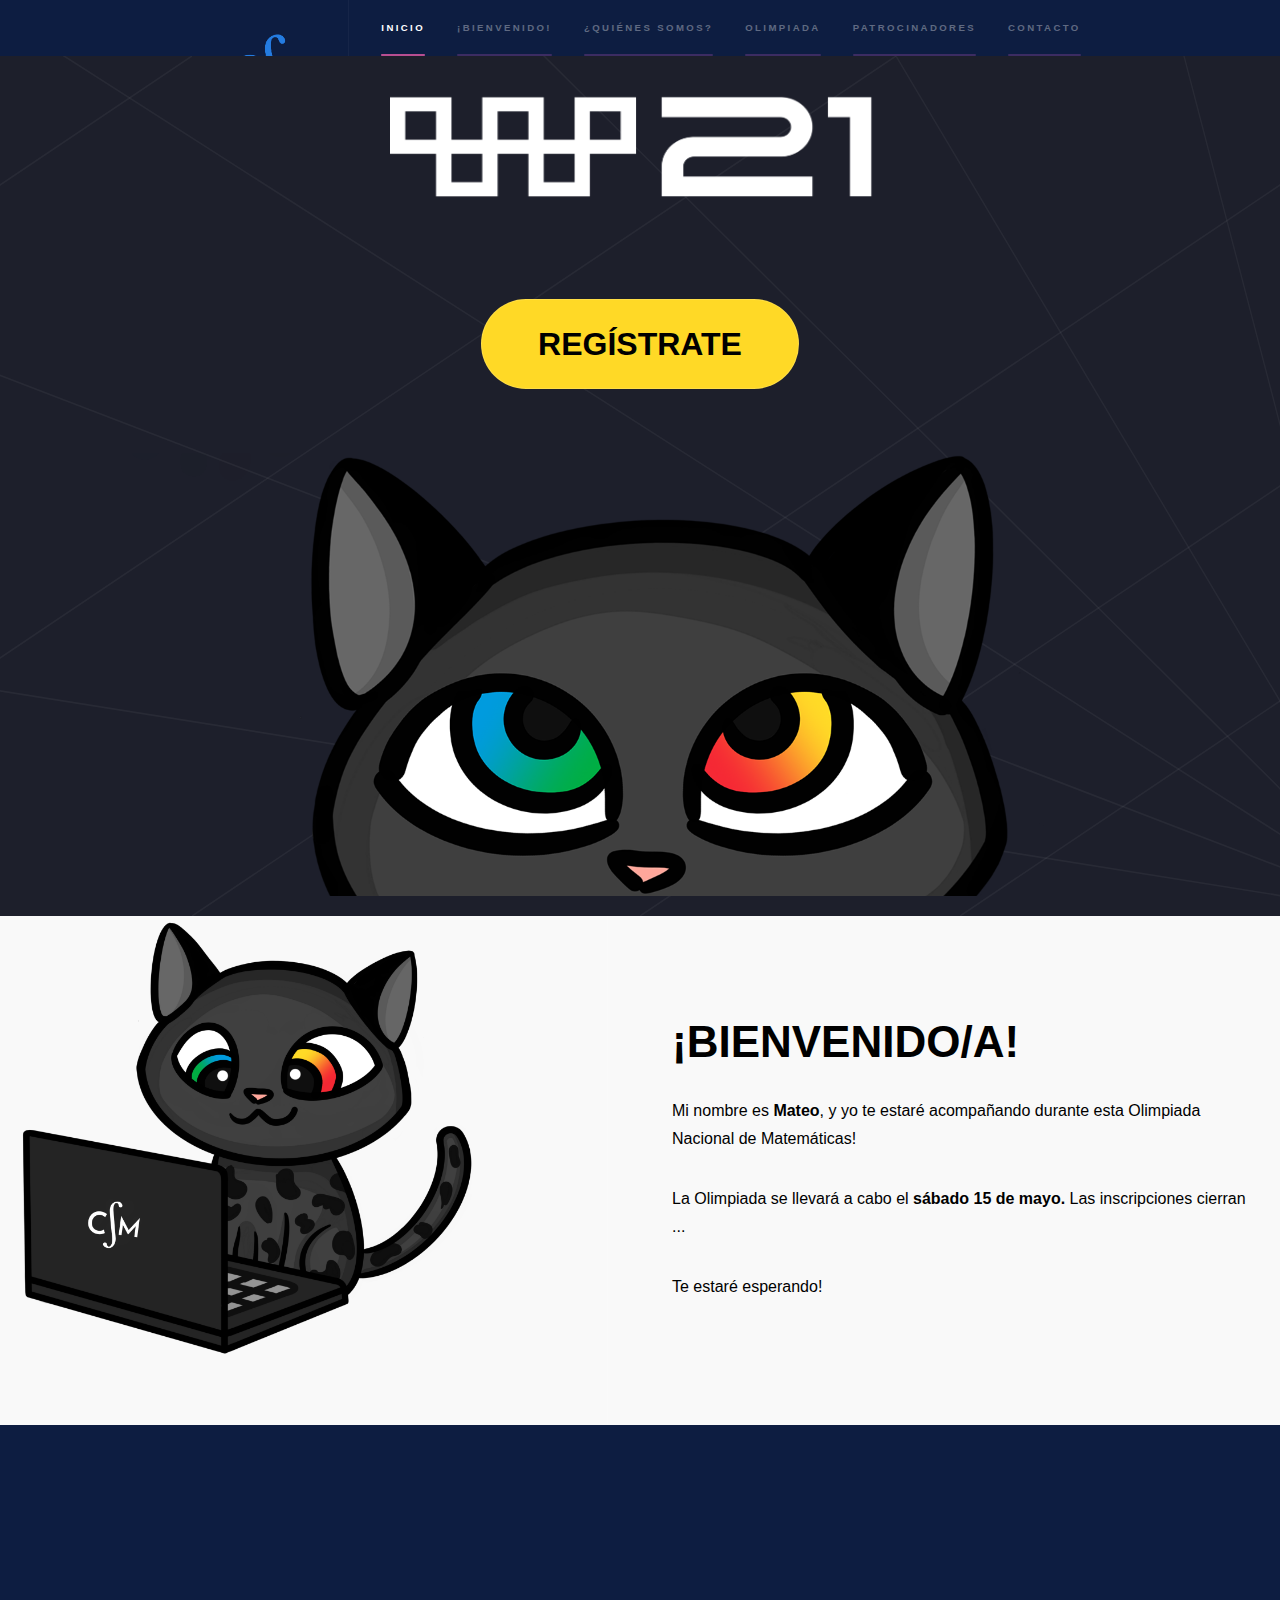
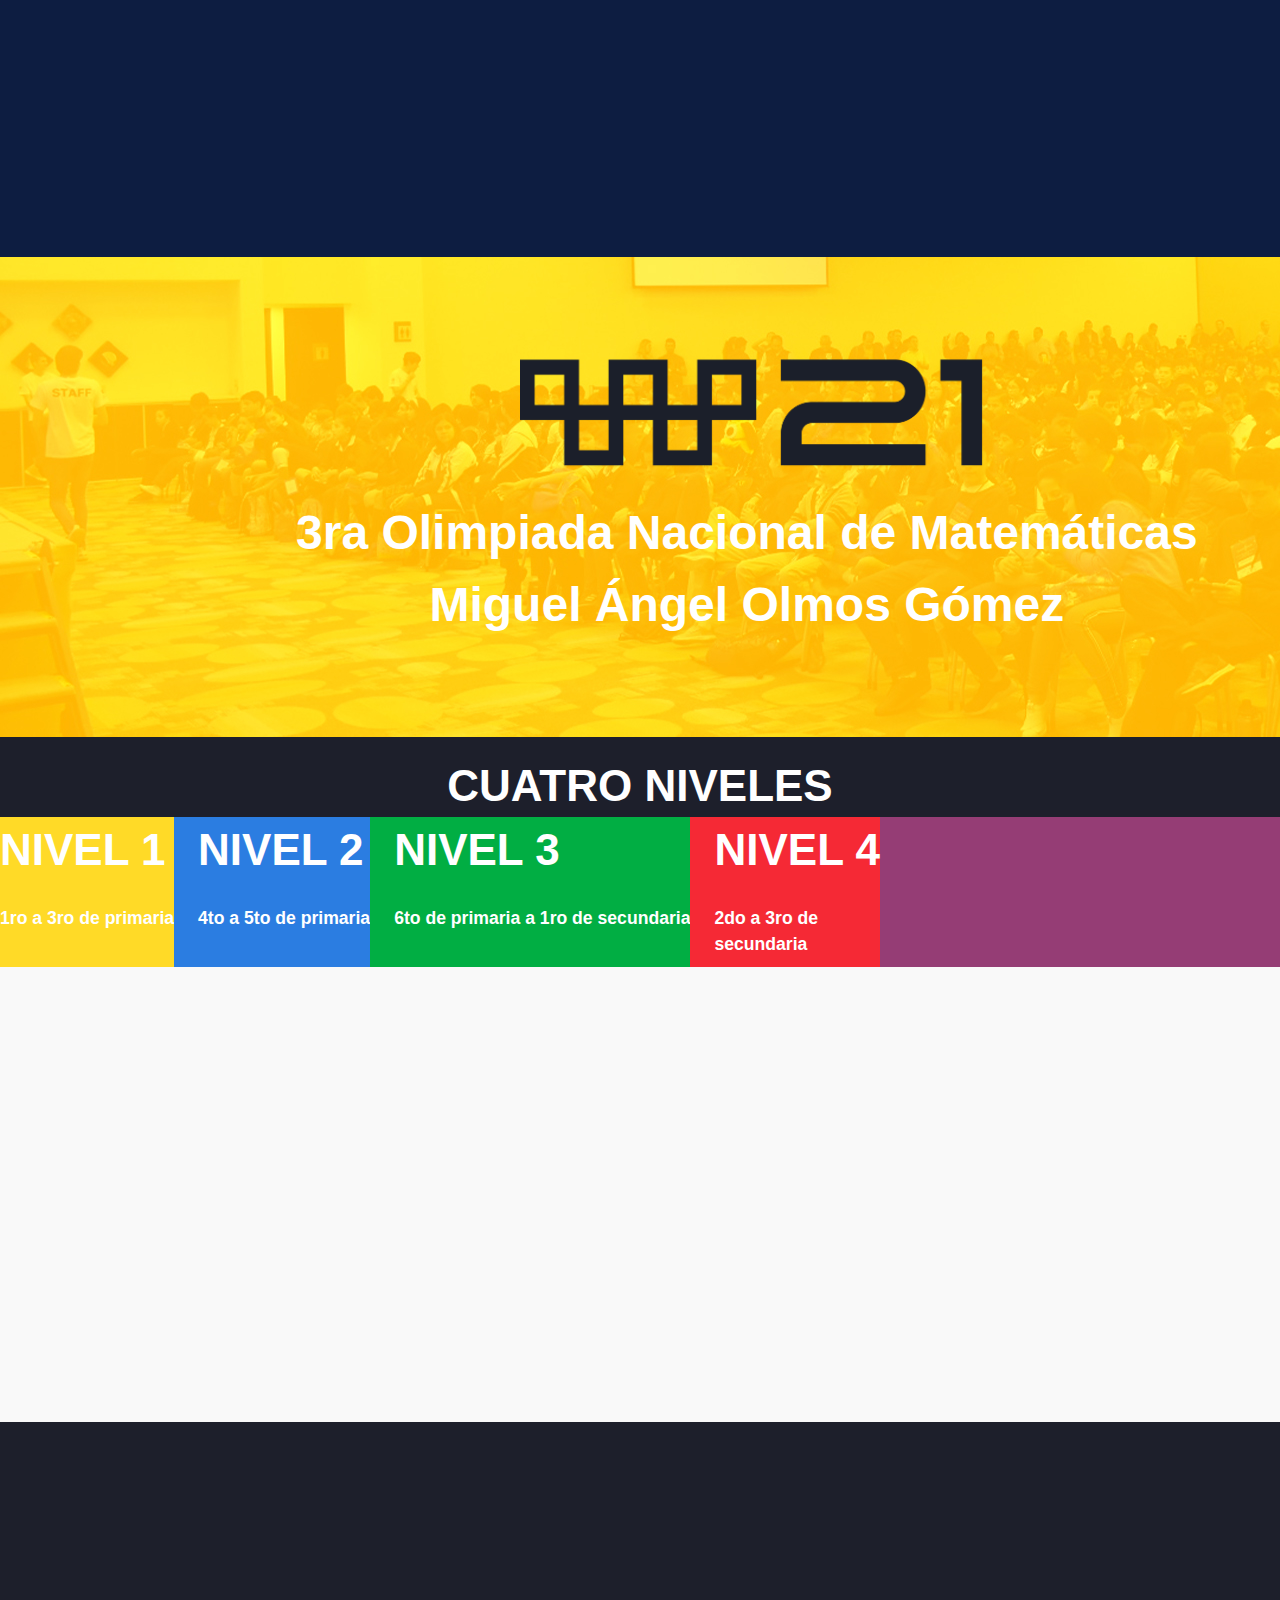
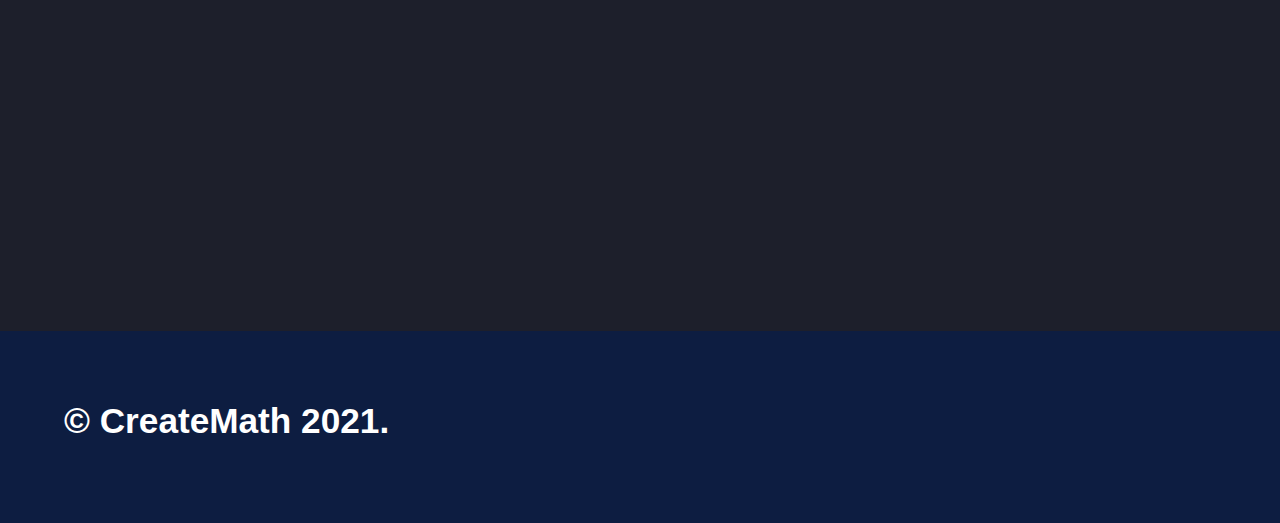
==== index.html @ 17722215 "Update index.html" ====
<!DOCTYPE HTML>
<!--
	Hyperspace by HTML5 UP
	html5up.net | @ajlkn
	Free for personal and commercial use under the CCA 3.0 license (html5up.net/license)
-->
<html>
	<head>
		<title>CreateMath</title>
		<meta charset="utf-8" />
		<meta name="viewport" content="width=device-width, initial-scale=1, user-scalable=no" />
		<link rel="stylesheet" href="assets/css/main.css" />
		<noscript><link rel="stylesheet" href="assets/css/noscript.css" /></noscript>
	</head>
	<body class="is-preload">

		<!-- Sidebar -->
			<section id="sidebar">
				<div class="inner">
					<nav>
						<ul>
							<li><img id="logoCreatemath" alt="logoCreateMath" src="imgnew/iconomath.jpg" width="150px" height="150px"/></li>
							<li><a href="#intro">Inicio</a></li>
							<li><a href="#one">¡Bienvenido!</a></li>
							<li><a href="#two">¿Quiénes somos?</a></li>
							<li><a href="#three">Olimpiada</a></li>
							<li><a href="#four">Patrocinadores</a></li>
							<li><a href="#five">Contacto</a></li>
						</ul>
					</nav>
				</div>
			</section>

		<!-- Wrapper -->
			<div id="wrapper">

				<!-- Intro -->
					<section id="intro" class="wrapper style1 fullscreen fade-up">
						<center>
						<img id="olimpicsLogoWhite" src="imgnew/olimpiadalogo.png" alt="LogoOlimpiada" height="150px" width="500px"/>
					</center>
						<div class="inner">
							<ul class="actions">
								
								<li><a href="https://ticketopolis.com/olimpiadanacional21/" class="button scrolly">Regístrate</a></li>
							
							</ul>
							
						</div>
						<img id ="MateoHead" src="imgnew/mateoHead.png" alt="Mateo's head"/>
					</section>

				<!-- One -->
					<section id="one" class="wrapper style2 spotlights">
							<div class="content">
								
								<div class="split inner whitebg">
									<section>
										<img src="imgnew/mateoCompu.png" alt="MateoCompu" width="500px"/>
									</section>
									<section id="bienvenida">
										<h1 class="whitebg">¡BIENVENIDO/A!</h1>
										<p>Mi nombre es <b class ="whitebg">Mateo</b>, y yo te estaré acompañando durante esta Olimpiada Nacional de Matemáticas!</p>
										<p>La Olimpiada se llevará a cabo el <b class ="whitebg">sábado 15 de mayo.</b> Las inscripciones cierran ...</p>
										<p>Te estaré esperando!</p>
									</section>
								</div>
							</div>
					</section>

				<!-- Two -->
					<section id="two" class="wrapper style3 fade-up">
						<div class="split inner">
							<section>
								<h1>¿QUÉ ES CREATEMATH?</h1>
								<h2>Somos un grupo estudiantil del Tecnológico de Monterrey enfocado en promover y despertar un interés en las matemáticas en mentes jóvenes</h2>
							</section>
							<section>
								<center>
								<img src="imgnew/iconomath.jpg" alt="logoCreateMath" width="300px" />
								</center>
							</section>
						</div>
						
					</section>

				<!-- Three -->
					<section id="three" class="wrapper style3-alt fade-up">
						<div id="crowdImgSection">
							<div id="backHeaderSection">
								<img id="olimpicsLogoBlack" src="imgnew/LogoTransparenteNegro.png" alt="Olimpic's Logo">
								<h1 class="text remarcableText" id="backHeader">3ra Olimpiada Nacional de Matemáticas 
									<br>Miguel Ángel Olmos Gómez
								</h1>
							</div>
						</div>  
						<div id="levelsHeaderContainer">
							<h1 class="text remarcableText" id="levelsHeaderText">CUATRO NIVELES</h1>
						</div>   
						<div id="levelsContainer">
							<div class="row">
								<div class="col" id="firstLevel">
									<div class="LevelText levelBox">      
									<h1 class="text remarcableText" >NIVEL 1</h1>
									<h3 class="text remarcableText" >1ro a 3ro de primaria</h3>
									</div>
								</div>
								<div class="col" id="secondLevel">
									<div class="LevelText levelBox">      
									<h1 class="text remarcableText" >NIVEL 2</h1>
									<h3 class="text remarcableText" >4to a 5to de primaria</h3>
									</div>
								</div>
								<div class="col" id="thirdLevel">
									<div class="LevelText levelBox">      
									<h1 class="text remarcableText">NIVEL 3</h1>
									<h3 class="text remarcableText">6to de primaria a 1ro de secundaria</h3>
									</div>
								</div>
								<div class="col" id="fourthLevel">
									<div class="LevelText levelBox">      
									<h1 class="text remarcableText" >NIVEL 4</h1>
									<h3 class="text remarcableText" >2do a 3ro de <br> secundaria</h3>
									</div>
								</div>
							</div>
						</div>
					</section>

				<!-- Four -->
					<section id="four" class="wrapper style2 fade-up">
						<div class="inner whitebg">
							<center>
								<h1 class="whitebg">REGÍSTRATE ANTES DEL ... </h1>
								<br>
								<h2 class="whitebg">Presentado por:</h2>
							
								<img src="imgnew/logoopcion1.png">
								<img src="imgnew/logoopcion2.png">
								<img src="imgnew/logoopcion3.png">
							</center>
						</div>
					</section>

				
					<section id="five" class="wrapper style1 fade-up">
						<div class="inner">
							<center>
							<h2>¿Dudas? ¡Contáctanos!</h2>
							<div class="style1">
								<section>
									<ul class="contact">
										<li>
											<h3>E-Mail</h3>
											createmath@gmail.com
										</li>
										<li>
											<h3>WhatsApp</h3>
											<span>(+52) 000-0000</span>
										</li>
										<li>
											<h3>Telegram</h3>
											<span>(+52) 000-0000</span>
										</li>
										<li>
											<h3>Redes sociales</h3>
											<ul class="icons">
												<li><a href="https://www.facebook.com/CreateMath" class="icon brands fa-facebook-f"><span class="label">Facebook</span></a></li>
												<li><a href="https://www.instagram.com/create.math/" class="icon brands fa-instagram"><span class="label">Instagram</span></a></li>
											</ul>
										</li>
									</ul>
								</section>
							</div>
						</center>
						</div>
					</section>

			</div>

		<!-- Footer -->
			<footer id="footer" class="wrapper style1-alt">
				<div class="inner" id ="altinner">
					<ul class="menu">
						<li> <h1>&copy; CreateMath 2021.</h1></li>
					</ul>
				</div>
			</footer>

		<!-- Scripts -->
			<script src="assets/js/jquery.min.js"></script>
			<script src="assets/js/jquery.scrollex.min.js"></script>
			<script src="assets/js/jquery.scrolly.min.js"></script>
			<script src="assets/js/browser.min.js"></script>
			<script src="assets/js/breakpoints.min.js"></script>
			<script src="assets/js/util.js"></script>
			<script src="assets/js/main.js"></script>

	</body>
</html>
---- assets/css/main.css ----
@import url(fontawesome-all.min.css);

/*
	Hyperspace by HTML5 UP
	html5up.net | @ajlkn
	Free for personal and commercial use under the CCA 3.0 license (html5up.net/license)
*/

html, body, div, span, applet, object,
iframe, h1, h2, h3, h4, h5, h6, p, blockquote,
pre, a, abbr, acronym, address, big, cite,
code, del, dfn, em, img, ins, kbd, q, s, samp,
small, strike, strong, sub, sup, tt, var, b,
u, i, center, dl, dt, dd, ol, ul, li, fieldset,
form, label, legend, table, caption, tbody,
tfoot, thead, tr, th, td, article, aside,
canvas, details, embed, figure, figcaption,
footer, header, hgroup, menu, nav, output, ruby,
section, summary, time, mark, audio, video {
	margin: 0;
	padding: 0;
	border: 0;
	font-size: 100%;
	font: inherit;
	vertical-align: baseline;}

article, aside, details, figcaption, figure,
footer, header, hgroup, menu, nav, section {
	display: block;}

body {
	line-height: 1;
}

ol, ul {
	list-style: none;
}

blockquote, q {
	quotes: none;
}

	blockquote:before, blockquote:after, q:before, q:after {
		content: '';
		content: none;
	}

table {
	border-collapse: collapse;
	border-spacing: 0;
}

body {
	-webkit-text-size-adjust: none;
}

mark {
	background-color: transparent;
	color: inherit;
}

input::-moz-focus-inner {
	border: 0;
	padding: 0;
}

input, select, textarea {
	-moz-appearance: none;
	-webkit-appearance: none;
	-ms-appearance: none;
	appearance: none;
}

/* Basic */

	@-ms-viewport {
		width: device-width;
	}

	body {
		-ms-overflow-style: scrollbar;
	}

	@media screen and (max-width: 480px) {

		html, body {
			min-width: 320px;
		}

	}

	html {
		box-sizing: border-box;
	}

	*, *:before, *:after {
		box-sizing: inherit;
	}

	body {
		background: #312450;
	}

		body.is-preload *, body.is-preload *:before, body.is-preload *:after {
			-moz-animation: none !important;
			-webkit-animation: none !important;
			-ms-animation: none !important;
			animation: none !important;
			-moz-transition: none !important;
			-webkit-transition: none !important;
			-ms-transition: none !important;
			transition: none !important;
		}

/* Type */

	body, input, select, textarea {
		color: rgba(255, 255, 255, 0.55);
		font-family: Helvetica, Helvetica, Arial, sans-serif;
		font-size: 16.5pt;
		font-weight: normal;
		line-height: 1.75;
	}

		@media screen and (max-width: 1680px) {

			body, input, select, textarea {
				font-size: 13pt;
			}

		}

		@media screen and (max-width: 1280px) {

			body, input, select, textarea {
				font-size: 12pt;
			}

		}

		@media screen and (max-width: 360px) {

			body, input, select, textarea {
				font-size: 11pt;
			}

		}

	a {
		-moz-transition: color 0.2s ease, border-bottom-color 0.2s ease;
		-webkit-transition: color 0.2s ease, border-bottom-color 0.2s ease;
		-ms-transition: color 0.2s ease, border-bottom-color 0.2s ease;
		transition: color 0.2s ease, border-bottom-color 0.2s ease;
		border-bottom: dotted 1px rgba(255, 255, 255, 0.35);
		color: inherit;
		text-decoration: none;
	}

		a:hover {
			border-bottom-color: transparent;
			color: #ffffff;
		}

	strong, b {
		color: #ffffff;
		font-weight: bold;
	}

	em, i {
		font-style: italic;
	}

	p {
		margin: 0 0 2em 0;
	}

	h1, h2, h3, h4, h5, h6 {
		color: #ffffff;
		font-weight: bold;
		line-height: 1.5;
		margin: 0 0 0.5em 0;
	}

		h1 a, h2 a, h3 a, h4 a, h5 a, h6 a {
			color: inherit;
			text-decoration: none;
		}

	h1 {
		font-size: 2.75em;
	}

		h1.major {
			margin: 0 0 1.3em 0;
			position: relative;
			padding-bottom: 0.35em;
		}

			h1.major:after {
				background-image: -moz-linear-gradient(to right, #5e42a6, #b74e91);
				background-image: -webkit-linear-gradient(to right, #5e42a6, #b74e91);
				background-image: -ms-linear-gradient(to right, #5e42a6, #b74e91);
				background-image: linear-gradient(to right, #5e42a6, #b74e91);
				-moz-transition: max-width 0.2s ease;
				-webkit-transition: max-width 0.2s ease;
				-ms-transition: max-width 0.2s ease;
				transition: max-width 0.2s ease;
				border-radius: 0.2em;
				bottom: 0;
				content: '';
				height: 0.05em;
				position: absolute;
				right: 0;
				width: 100%;
			}

	h2 {
		font-size: 1.75em;
	}

	h3 {
		font-size: 1.1em;
	}

	h4 {
		font-size: 1em;
	}

	h5 {
		font-size: 0.8em;
	}

	h6 {
		font-size: 0.6em;
	}

	@media screen and (max-width: 736px) {

		h1 {
			font-size: 2em;
		}

		h2 {
			font-size: 1.25em;
		}

		h3 {
			font-size: 1em;
		}

		h4 {
			font-size: 0.8em;
		}

		h5 {
			font-size: 0.6em;
		}

		h6 {
			font-size: 0.6em;
		}

	}

	sub {
		font-size: 0.8em;
		position: relative;
		top: 0.5em;
	}

	sup {
		font-size: 0.8em;
		position: relative;
		top: -0.5em;
	}

	blockquote {
		border-left: solid 4px rgba(255, 255, 255, 0.15);
		font-style: italic;
		margin: 0 0 2em 0;
		padding: 0.5em 0 0.5em 2em;
	}

	code {
		background: rgba(255, 255, 255, 0.05);
		border-radius: 0.25em;
		border: solid 1px rgba(255, 255, 255, 0.15);
		font-family: "Courier New", monospace;
		font-size: 0.9em;
		margin: 0 0.25em;
		padding: 0.25em 0.65em;
	}

	pre {
		-webkit-overflow-scrolling: touch;
		font-family: "Courier New", monospace;
		font-size: 0.9em;
		margin: 0 0 2em 0;
	}

		pre code {
			display: block;
			line-height: 1.75em;
			padding: 1em 1.5em;
			overflow-x: auto;
		}

	hr {
		border: 0;
		border-bottom: solid 1px rgba(255, 255, 255, 0.15);
		margin: 2em 0;
	}

		hr.major {
			margin: 3em 0;
		}

	.align-left {
		text-align: left;
	}

	.align-center {
		text-align: center;
	}

	.align-right {
		text-align: right;
	}

/* Row */

	.row {
		display: flex;
		flex-wrap: wrap;
		box-sizing: border-box;
		align-items: stretch;
	}

		.row > * {
			box-sizing: border-box;
		}

		.row.gtr-uniform > * > :last-child {
			margin-bottom: 0;
		}

		.row.aln-left {
			justify-content: flex-start;
		}

		.row.aln-center {
			justify-content: center;
		}

		.row.aln-right {
			justify-content: flex-end;
		}

		.row.aln-top {
			align-items: flex-start;
		}

		.row.aln-middle {
			align-items: center;
		}

		.row.aln-bottom {
			align-items: flex-end;
		}

		.row > .imp {
			order: -1;
		}

		.row > .col-1 {
			width: 8.33333%;
		}

		.row > .off-1 {
			margin-left: 8.33333%;
		}

		.row > .col-2 {
			width: 16.66667%;
		}

		.row > .off-2 {
			margin-left: 16.66667%;
		}

		.row > .col-3 {
			width: 25%;
		}

		.row > .off-3 {
			margin-left: 25%;
		}

		.row > .col-4 {
			width: 33.33333%;
		}

		.row > .off-4 {
			margin-left: 33.33333%;
		}

		.row > .col-5 {
			width: 41.66667%;
		}

		.row > .off-5 {
			margin-left: 41.66667%;
		}

		.row > .col-6 {
			width: 50%;
		}

		.row > .off-6 {
			margin-left: 50%;
		}

		.row > .col-7 {
			width: 58.33333%;
		}

		.row > .off-7 {
			margin-left: 58.33333%;
		}

		.row > .col-8 {
			width: 66.66667%;
		}

		.row > .off-8 {
			margin-left: 66.66667%;
		}

		.row > .col-9 {
			width: 75%;
		}

		.row > .off-9 {
			margin-left: 75%;
		}

		.row > .col-10 {
			width: 83.33333%;
		}

		.row > .off-10 {
			margin-left: 83.33333%;
		}

		.row > .col-11 {
			width: 91.66667%;
		}

		.row > .off-11 {
			margin-left: 91.66667%;
		}

		.row > .col-12 {
			width: 100%;
		}

		.row > .off-12 {
			margin-left: 100%;
		}

		.row.gtr-0 {
			margin-top: 0;
			margin-left: 0em;
		}

			.row.gtr-0 > * {
				padding: 0 0 0 0em;
			}

			.row.gtr-0.gtr-uniform {
				margin-top: 0em;
			}

				.row.gtr-0.gtr-uniform > * {
					padding-top: 0em;
				}

		.row.gtr-25 {
			margin-top: 0;
			margin-left: -0.375em;
		}

			.row.gtr-25 > * {
				padding: 0 0 0 0.375em;
			}

			.row.gtr-25.gtr-uniform {
				margin-top: -0.375em;
			}

				.row.gtr-25.gtr-uniform > * {
					padding-top: 0.375em;
				}

		.row.gtr-50 {
			margin-top: 0;
			margin-left: -0.75em;
		}

			.row.gtr-50 > * {
				padding: 0 0 0 0.75em;
			}

			.row.gtr-50.gtr-uniform {
				margin-top: -0.75em;
			}

				.row.gtr-50.gtr-uniform > * {
					padding-top: 0.75em;
				}

		.row {
			margin-top: 0;
			margin-left: -1.5em;
		}

			.row > * {
				padding: 0 0 0 1.5em;
			}

			.row.gtr-uniform {
				margin-top: -1.5em;
			}

				.row.gtr-uniform > * {
					padding-top: 1.5em;
				}

		.row.gtr-150 {
			margin-top: 0;
			margin-left: -2.25em;
		}

			.row.gtr-150 > * {
				padding: 0 0 0 2.25em;
			}

			.row.gtr-150.gtr-uniform {
				margin-top: -2.25em;
			}

				.row.gtr-150.gtr-uniform > * {
					padding-top: 2.25em;
				}

		.row.gtr-200 {
			margin-top: 0;
			margin-left: -3em;
		}

			.row.gtr-200 > * {
				padding: 0 0 0 3em;
			}

			.row.gtr-200.gtr-uniform {
				margin-top: -3em;
			}

				.row.gtr-200.gtr-uniform > * {
					padding-top: 3em;
				}

		@media screen and (max-width: 1680px) {

			.row {
				display: flex;
				flex-wrap: wrap;
				box-sizing: border-box;
				align-items: stretch;
			}

				.row > * {
					box-sizing: border-box;
				}

				.row.gtr-uniform > * > :last-child {
					margin-bottom: 0;
				}

				.row.aln-left {
					justify-content: flex-start;
				}

				.row.aln-center {
					justify-content: center;
				}

				.row.aln-right {
					justify-content: flex-end;
				}

				.row.aln-top {
					align-items: flex-start;
				}

				.row.aln-middle {
					align-items: center;
				}

				.row.aln-bottom {
					align-items: flex-end;
				}

				.row > .imp-xlarge {
					order: -1;
				}

				.row > .col-1-xlarge {
					width: 8.33333%;
				}

				.row > .off-1-xlarge {
					margin-left: 8.33333%;
				}

				.row > .col-2-xlarge {
					width: 16.66667%;
				}

				.row > .off-2-xlarge {
					margin-left: 16.66667%;
				}

				.row > .col-3-xlarge {
					width: 25%;
				}

				.row > .off-3-xlarge {
					margin-left: 25%;
				}

				.row > .col-4-xlarge {
					width: 33.33333%;
				}

				.row > .off-4-xlarge {
					margin-left: 33.33333%;
				}

				.row > .col-5-xlarge {
					width: 41.66667%;
				}

				.row > .off-5-xlarge {
					margin-left: 41.66667%;
				}

				.row > .col-6-xlarge {
					width: 50%;
				}

				.row > .off-6-xlarge {
					margin-left: 50%;
				}

				.row > .col-7-xlarge {
					width: 58.33333%;
				}

				.row > .off-7-xlarge {
					margin-left: 58.33333%;
				}

				.row > .col-8-xlarge {
					width: 66.66667%;
				}

				.row > .off-8-xlarge {
					margin-left: 66.66667%;
				}

				.row > .col-9-xlarge {
					width: 75%;
				}

				.row > .off-9-xlarge {
					margin-left: 75%;
				}

				.row > .col-10-xlarge {
					width: 83.33333%;
				}

				.row > .off-10-xlarge {
					margin-left: 83.33333%;
				}

				.row > .col-11-xlarge {
					width: 91.66667%;
				}

				.row > .off-11-xlarge {
					margin-left: 91.66667%;
				}

				.row > .col-12-xlarge {
					width: 100%;
				}

				.row > .off-12-xlarge {
					margin-left: 100%;
				}

				.row.gtr-0 {
					margin-top: 0;
					margin-left: 0em;
				}

					.row.gtr-0 > * {
						padding: 0 0 0 0em;
					}

					.row.gtr-0.gtr-uniform {
						margin-top: 0em;
					}

						.row.gtr-0.gtr-uniform > * {
							padding-top: 0em;
						}

				.row.gtr-25 {
					margin-top: 0;
					margin-left: -0.375em;
				}

					.row.gtr-25 > * {
						padding: 0 0 0 0.375em;
					}

					.row.gtr-25.gtr-uniform {
						margin-top: -0.375em;
					}

						.row.gtr-25.gtr-uniform > * {
							padding-top: 0.375em;
						}

				.row.gtr-50 {
					margin-top: 0;
					margin-left: -0.75em;
				}

					.row.gtr-50 > * {
						padding: 0 0 0 0.75em;
					}

					.row.gtr-50.gtr-uniform {
						margin-top: -0.75em;
					}

						.row.gtr-50.gtr-uniform > * {
							padding-top: 0.75em;
						}

				.row {
					margin-top: 0;
					margin-left: -1.5em;
				}

					.row > * {
						padding: 0 0 0 1.5em;
					}

					.row.gtr-uniform {
						margin-top: -1.5em;
					}

						.row.gtr-uniform > * {
							padding-top: 1.5em;
						}

				.row.gtr-150 {
					margin-top: 0;
					margin-left: -2.25em;
				}

					.row.gtr-150 > * {
						padding: 0 0 0 2.25em;
					}

					.row.gtr-150.gtr-uniform {
						margin-top: -2.25em;
					}

						.row.gtr-150.gtr-uniform > * {
							padding-top: 2.25em;
						}

				.row.gtr-200 {
					margin-top: 0;
					margin-left: -3em;
				}

					.row.gtr-200 > * {
						padding: 0 0 0 3em;
					}

					.row.gtr-200.gtr-uniform {
						margin-top: -3em;
					}

						.row.gtr-200.gtr-uniform > * {
							padding-top: 3em;
						}

		}

		@media screen and (max-width: 1280px) {

			.row {
				display: flex;
				flex-wrap: wrap;
				box-sizing: border-box;
				align-items: stretch;
			}

				.row > * {
					box-sizing: border-box;
				}

				.row.gtr-uniform > * > :last-child {
					margin-bottom: 0;
				}

				.row.aln-left {
					justify-content: flex-start;
				}

				.row.aln-center {
					justify-content: center;
				}

				.row.aln-right {
					justify-content: flex-end;
				}

				.row.aln-top {
					align-items: flex-start;
				}

				.row.aln-middle {
					align-items: center;
				}

				.row.aln-bottom {
					align-items: flex-end;
				}

				.row > .imp-large {
					order: -1;
				}

				.row > .col-1-large {
					width: 8.33333%;
				}

				.row > .off-1-large {
					margin-left: 8.33333%;
				}

				.row > .col-2-large {
					width: 16.66667%;
				}

				.row > .off-2-large {
					margin-left: 16.66667%;
				}

				.row > .col-3-large {
					width: 25%;
				}

				.row > .off-3-large {
					margin-left: 25%;
				}

				.row > .col-4-large {
					width: 33.33333%;
				}

				.row > .off-4-large {
					margin-left: 33.33333%;
				}

				.row > .col-5-large {
					width: 41.66667%;
				}

				.row > .off-5-large {
					margin-left: 41.66667%;
				}

				.row > .col-6-large {
					width: 50%;
				}

				.row > .off-6-large {
					margin-left: 50%;
				}

				.row > .col-7-large {
					width: 58.33333%;
				}

				.row > .off-7-large {
					margin-left: 58.33333%;
				}

				.row > .col-8-large {
					width: 66.66667%;
				}

				.row > .off-8-large {
					margin-left: 66.66667%;
				}

				.row > .col-9-large {
					width: 75%;
				}

				.row > .off-9-large {
					margin-left: 75%;
				}

				.row > .col-10-large {
					width: 83.33333%;
				}

				.row > .off-10-large {
					margin-left: 83.33333%;
				}

				.row > .col-11-large {
					width: 91.66667%;
				}

				.row > .off-11-large {
					margin-left: 91.66667%;
				}

				.row > .col-12-large {
					width: 100%;
				}

				.row > .off-12-large {
					margin-left: 100%;
				}

				.row.gtr-0 {
					margin-top: 0;
					margin-left: 0em;
				}

					.row.gtr-0 > * {
						padding: 0 0 0 0em;
					}

					.row.gtr-0.gtr-uniform {
						margin-top: 0em;
					}

						.row.gtr-0.gtr-uniform > * {
							padding-top: 0em;
						}

				.row.gtr-25 {
					margin-top: 0;
					margin-left: -0.375em;
				}

					.row.gtr-25 > * {
						padding: 0 0 0 0.375em;
					}

					.row.gtr-25.gtr-uniform {
						margin-top: -0.375em;
					}

						.row.gtr-25.gtr-uniform > * {
							padding-top: 0.375em;
						}

				.row.gtr-50 {
					margin-top: 0;
					margin-left: -0.75em;
				}

					.row.gtr-50 > * {
						padding: 0 0 0 0.75em;
					}

					.row.gtr-50.gtr-uniform {
						margin-top: -0.75em;
					}

						.row.gtr-50.gtr-uniform > * {
							padding-top: 0.75em;
						}

				.row {
					margin-top: 0;
					margin-left: -1.5em;
				}

					.row > * {
						padding: 0 0 0 1.5em;
					}

					.row.gtr-uniform {
						margin-top: -1.5em;
					}

						.row.gtr-uniform > * {
							padding-top: 1.5em;
						}

				.row.gtr-150 {
					margin-top: 0;
					margin-left: -2.25em;
				}

					.row.gtr-150 > * {
						padding: 0 0 0 2.25em;
					}

					.row.gtr-150.gtr-uniform {
						margin-top: -2.25em;
					}

						.row.gtr-150.gtr-uniform > * {
							padding-top: 2.25em;
						}

				.row.gtr-200 {
					margin-top: 0;
					margin-left: -3em;
				}

					.row.gtr-200 > * {
						padding: 0 0 0 3em;
					}

					.row.gtr-200.gtr-uniform {
						margin-top: -3em;
					}

						.row.gtr-200.gtr-uniform > * {
							padding-top: 3em;
						}

		}

		@media screen and (max-width: 980px) {

			.row {
				display: flex;
				flex-wrap: wrap;
				box-sizing: border-box;
				align-items: stretch;
			}

				.row > * {
					box-sizing: border-box;
				}

				.row.gtr-uniform > * > :last-child {
					margin-bottom: 0;
				}

				.row.aln-left {
					justify-content: flex-start;
				}

				.row.aln-center {
					justify-content: center;
				}

				.row.aln-right {
					justify-content: flex-end;
				}

				.row.aln-top {
					align-items: flex-start;
				}

				.row.aln-middle {
					align-items: center;
				}

				.row.aln-bottom {
					align-items: flex-end;
				}

				.row > .imp-medium {
					order: -1;
				}

				.row > .col-1-medium {
					width: 8.33333%;
				}

				.row > .off-1-medium {
					margin-left: 8.33333%;
				}

				.row > .col-2-medium {
					width: 16.66667%;
				}

				.row > .off-2-medium {
					margin-left: 16.66667%;
				}

				.row > .col-3-medium {
					width: 25%;
				}

				.row > .off-3-medium {
					margin-left: 25%;
				}

				.row > .col-4-medium {
					width: 33.33333%;
				}

				.row > .off-4-medium {
					margin-left: 33.33333%;
				}

				.row > .col-5-medium {
					width: 41.66667%;
				}

				.row > .off-5-medium {
					margin-left: 41.66667%;
				}

				.row > .col-6-medium {
					width: 50%;
				}

				.row > .off-6-medium {
					margin-left: 50%;
				}

				.row > .col-7-medium {
					width: 58.33333%;
				}

				.row > .off-7-medium {
					margin-left: 58.33333%;
				}

				.row > .col-8-medium {
					width: 66.66667%;
				}

				.row > .off-8-medium {
					margin-left: 66.66667%;
				}

				.row > .col-9-medium {
					width: 75%;
				}

				.row > .off-9-medium {
					margin-left: 75%;
				}

				.row > .col-10-medium {
					width: 83.33333%;
				}

				.row > .off-10-medium {
					margin-left: 83.33333%;
				}

				.row > .col-11-medium {
					width: 91.66667%;
				}

				.row > .off-11-medium {
					margin-left: 91.66667%;
				}

				.row > .col-12-medium {
					width: 100%;
				}

				.row > .off-12-medium {
					margin-left: 100%;
				}

				.row.gtr-0 {
					margin-top: 0;
					margin-left: 0em;
				}

					.row.gtr-0 > * {
						padding: 0 0 0 0em;
					}

					.row.gtr-0.gtr-uniform {
						margin-top: 0em;
					}

						.row.gtr-0.gtr-uniform > * {
							padding-top: 0em;
						}

				.row.gtr-25 {
					margin-top: 0;
					margin-left: -0.375em;
				}

					.row.gtr-25 > * {
						padding: 0 0 0 0.375em;
					}

					.row.gtr-25.gtr-uniform {
						margin-top: -0.375em;
					}

						.row.gtr-25.gtr-uniform > * {
							padding-top: 0.375em;
						}

				.row.gtr-50 {
					margin-top: 0;
					margin-left: -0.75em;
				}

					.row.gtr-50 > * {
						padding: 0 0 0 0.75em;
					}

					.row.gtr-50.gtr-uniform {
						margin-top: -0.75em;
					}

						.row.gtr-50.gtr-uniform > * {
							padding-top: 0.75em;
						}

				.row {
					margin-top: 0;
					margin-left: -1.5em;
				}

					.row > * {
						padding: 0 0 0 1.5em;
					}

					.row.gtr-uniform {
						margin-top: -1.5em;
					}

						.row.gtr-uniform > * {
							padding-top: 1.5em;
						}

				.row.gtr-150 {
					margin-top: 0;
					margin-left: -2.25em;
				}

					.row.gtr-150 > * {
						padding: 0 0 0 2.25em;
					}

					.row.gtr-150.gtr-uniform {
						margin-top: -2.25em;
					}

						.row.gtr-150.gtr-uniform > * {
							padding-top: 2.25em;
						}

				.row.gtr-200 {
					margin-top: 0;
					margin-left: -3em;
				}

					.row.gtr-200 > * {
						padding: 0 0 0 3em;
					}

					.row.gtr-200.gtr-uniform {
						margin-top: -3em;
					}

						.row.gtr-200.gtr-uniform > * {
							padding-top: 3em;
						}

		}

		@media screen and (max-width: 736px) {

			.row {
				display: flex;
				flex-wrap: wrap;
				box-sizing: border-box;
				align-items: stretch;
			}

				.row > * {
					box-sizing: border-box;
				}

				.row.gtr-uniform > * > :last-child {
					margin-bottom: 0;
				}

				.row.aln-left {
					justify-content: flex-start;
				}

				.row.aln-center {
					justify-content: center;
				}

				.row.aln-right {
					justify-content: flex-end;
				}

				.row.aln-top {
					align-items: flex-start;
				}

				.row.aln-middle {
					align-items: center;
				}

				.row.aln-bottom {
					align-items: flex-end;
				}

				.row > .imp-small {
					order: -1;
				}

				.row > .col-1-small {
					width: 8.33333%;
				}

				.row > .off-1-small {
					margin-left: 8.33333%;
				}

				.row > .col-2-small {
					width: 16.66667%;
				}

				.row > .off-2-small {
					margin-left: 16.66667%;
				}

				.row > .col-3-small {
					width: 25%;
				}

				.row > .off-3-small {
					margin-left: 25%;
				}

				.row > .col-4-small {
					width: 33.33333%;
				}

				.row > .off-4-small {
					margin-left: 33.33333%;
				}

				.row > .col-5-small {
					width: 41.66667%;
				}

				.row > .off-5-small {
					margin-left: 41.66667%;
				}

				.row > .col-6-small {
					width: 50%;
				}

				.row > .off-6-small {
					margin-left: 50%;
				}

				.row > .col-7-small {
					width: 58.33333%;
				}

				.row > .off-7-small {
					margin-left: 58.33333%;
				}

				.row > .col-8-small {
					width: 66.66667%;
				}

				.row > .off-8-small {
					margin-left: 66.66667%;
				}

				.row > .col-9-small {
					width: 75%;
				}

				.row > .off-9-small {
					margin-left: 75%;
				}

				.row > .col-10-small {
					width: 83.33333%;
				}

				.row > .off-10-small {
					margin-left: 83.33333%;
				}

				.row > .col-11-small {
					width: 91.66667%;
				}

				.row > .off-11-small {
					margin-left: 91.66667%;
				}

				.row > .col-12-small {
					width: 100%;
				}

				.row > .off-12-small {
					margin-left: 100%;
				}

				.row.gtr-0 {
					margin-top: 0;
					margin-left: 0em;
				}

					.row.gtr-0 > * {
						padding: 0 0 0 0em;
					}

					.row.gtr-0.gtr-uniform {
						margin-top: 0em;
					}

						.row.gtr-0.gtr-uniform > * {
							padding-top: 0em;
						}

				.row.gtr-25 {
					margin-top: 0;
					margin-left: -0.375em;
				}

					.row.gtr-25 > * {
						padding: 0 0 0 0.375em;
					}

					.row.gtr-25.gtr-uniform {
						margin-top: -0.375em;
					}

						.row.gtr-25.gtr-uniform > * {
							padding-top: 0.375em;
						}

				.row.gtr-50 {
					margin-top: 0;
					margin-left: -0.75em;
				}

					.row.gtr-50 > * {
						padding: 0 0 0 0.75em;
					}

					.row.gtr-50.gtr-uniform {
						margin-top: -0.75em;
					}

						.row.gtr-50.gtr-uniform > * {
							padding-top: 0.75em;
						}

				.row {
					margin-top: 0;
					margin-left: -1.5em;
				}

					.row > * {
						padding: 0 0 0 1.5em;
					}

					.row.gtr-uniform {
						margin-top: -1.5em;
					}

						.row.gtr-uniform > * {
							padding-top: 1.5em;
						}

				.row.gtr-150 {
					margin-top: 0;
					margin-left: -2.25em;
				}

					.row.gtr-150 > * {
						padding: 0 0 0 2.25em;
					}

					.row.gtr-150.gtr-uniform {
						margin-top: -2.25em;
					}

						.row.gtr-150.gtr-uniform > * {
							padding-top: 2.25em;
						}

				.row.gtr-200 {
					margin-top: 0;
					margin-left: -3em;
				}

					.row.gtr-200 > * {
						padding: 0 0 0 3em;
					}

					.row.gtr-200.gtr-uniform {
						margin-top: -3em;
					}

						.row.gtr-200.gtr-uniform > * {
							padding-top: 3em;
						}

		}

		@media screen and (max-width: 480px) {

			.row {
				display: flex;
				flex-wrap: wrap;
				box-sizing: border-box;
				align-items: stretch;
			}

				.row > * {
					box-sizing: border-box;
				}

				.row.gtr-uniform > * > :last-child {
					margin-bottom: 0;
				}

				.row.aln-left {
					justify-content: flex-start;
				}

				.row.aln-center {
					justify-content: center;
				}

				.row.aln-right {
					justify-content: flex-end;
				}

				.row.aln-top {
					align-items: flex-start;
				}

				.row.aln-middle {
					align-items: center;
				}

				.row.aln-bottom {
					align-items: flex-end;
				}

				.row > .imp-xsmall {
					order: -1;
				}

				.row > .col-1-xsmall {
					width: 8.33333%;
				}

				.row > .off-1-xsmall {
					margin-left: 8.33333%;
				}

				.row > .col-2-xsmall {
					width: 16.66667%;
				}

				.row > .off-2-xsmall {
					margin-left: 16.66667%;
				}

				.row > .col-3-xsmall {
					width: 25%;
				}

				.row > .off-3-xsmall {
					margin-left: 25%;
				}

				.row > .col-4-xsmall {
					width: 33.33333%;
				}

				.row > .off-4-xsmall {
					margin-left: 33.33333%;
				}

				.row > .col-5-xsmall {
					width: 41.66667%;
				}

				.row > .off-5-xsmall {
					margin-left: 41.66667%;
				}

				.row > .col-6-xsmall {
					width: 50%;
				}

				.row > .off-6-xsmall {
					margin-left: 50%;
				}

				.row > .col-7-xsmall {
					width: 58.33333%;
				}

				.row > .off-7-xsmall {
					margin-left: 58.33333%;
				}

				.row > .col-8-xsmall {
					width: 66.66667%;
				}

				.row > .off-8-xsmall {
					margin-left: 66.66667%;
				}

				.row > .col-9-xsmall {
					width: 75%;
				}

				.row > .off-9-xsmall {
					margin-left: 75%;
				}

				.row > .col-10-xsmall {
					width: 83.33333%;
				}

				.row > .off-10-xsmall {
					margin-left: 83.33333%;
				}

				.row > .col-11-xsmall {
					width: 91.66667%;
				}

				.row > .off-11-xsmall {
					margin-left: 91.66667%;
				}

				.row > .col-12-xsmall {
					width: 100%;
				}

				.row > .off-12-xsmall {
					margin-left: 100%;
				}

				.row.gtr-0 {
					margin-top: 0;
					margin-left: 0em;
				}

					.row.gtr-0 > * {
						padding: 0 0 0 0em;
					}

					.row.gtr-0.gtr-uniform {
						margin-top: 0em;
					}

						.row.gtr-0.gtr-uniform > * {
							padding-top: 0em;
						}

				.row.gtr-25 {
					margin-top: 0;
					margin-left: -0.375em;
				}

					.row.gtr-25 > * {
						padding: 0 0 0 0.375em;
					}

					.row.gtr-25.gtr-uniform {
						margin-top: -0.375em;
					}

						.row.gtr-25.gtr-uniform > * {
							padding-top: 0.375em;
						}

				.row.gtr-50 {
					margin-top: 0;
					margin-left: -0.75em;
				}

					.row.gtr-50 > * {
						padding: 0 0 0 0.75em;
					}

					.row.gtr-50.gtr-uniform {
						margin-top: -0.75em;
					}

						.row.gtr-50.gtr-uniform > * {
							padding-top: 0.75em;
						}

				.row {
					margin-top: 0;
					margin-left: -1.5em;
				}

					.row > * {
						padding: 0 0 0 1.5em;
					}

					.row.gtr-uniform {
						margin-top: -1.5em;
					}

						.row.gtr-uniform > * {
							padding-top: 1.5em;
						}

				.row.gtr-150 {
					margin-top: 0;
					margin-left: -2.25em;
				}

					.row.gtr-150 > * {
						padding: 0 0 0 2.25em;
					}

					.row.gtr-150.gtr-uniform {
						margin-top: -2.25em;
					}

						.row.gtr-150.gtr-uniform > * {
							padding-top: 2.25em;
						}

				.row.gtr-200 {
					margin-top: 0;
					margin-left: -3em;
				}

					.row.gtr-200 > * {
						padding: 0 0 0 3em;
					}

					.row.gtr-200.gtr-uniform {
						margin-top: -3em;
					}

						.row.gtr-200.gtr-uniform > * {
							padding-top: 3em;
						}

		}

/* Box */

	.box {
		border-radius: 0.25em;
		border: solid 1px rgba(255, 255, 255, 0.15);
		margin-bottom: 2em;
		padding: 1.5em;
	}

		.box > :last-child,
		.box > :last-child > :last-child,
		.box > :last-child > :last-child > :last-child {
			margin-bottom: 0;
		}

		.box.alt {
			border: 0;
			border-radius: 0;
			padding: 0;
		}

/* Button */

	input[type="submit"],
	input[type="reset"],
	input[type="button"],
	button,
	.button {
		-moz-appearance: none;
		-webkit-appearance: none;
		-ms-appearance: none;
		appearance: none;
		-moz-transition: border-color 0.2s ease;
		-webkit-transition: border-color 0.2s ease;
		-ms-transition: border-color 0.2s ease;
		transition: border-color 0.2s ease;
		background-color: rgba(255,217,38,1);
		border: solid 1px !important;
		border-color: rgba(255, 255, 255, 0.15) !important;
		border-radius: 2.5em;
		color: black !important;
		cursor: pointer;
		display: inline-block;
		font-size: 2em;
		font-family: Helvetica;
		font-weight: bold;
		height: calc(2.75em + 2px);
		letter-spacing: 0em;
		line-height: 2.75em;
		outline: 0;
		padding: 0 1.75em;
		position: relative;
		text-align: center;
		text-decoration: none;
		text-transform: uppercase;
		white-space: nowrap;
	}

		input[type="submit"]:after,
		input[type="reset"]:after,
		input[type="button"]:after,
		button:after,
		.button:after {
			-moz-transform: scale(0.25);
			-webkit-transform: scale(0.25);
			-ms-transform: scale(0.25);
			transform: scale(0.25);
			pointer-events: none;
			-moz-transition: opacity 0.2s ease, -moz-transform 0.2s ease;
			-webkit-transition: opacity 0.2s ease, -webkit-transform 0.2s ease;
			-ms-transition: opacity 0.2s ease, -ms-transform 0.2s ease;
			transition: opacity 0.2s ease, transform 0.2s ease;
			background: #ffffff;
			border-radius: 3em;
			content: '';
			height: 100%;
			left: 0;
			opacity: 0;
			position: absolute;
			top: 0;
			width: 100%;
		}

		input[type="submit"].icon:before,
		input[type="reset"].icon:before,
		input[type="button"].icon:before,
		button.icon:before,
		.button.icon:before {
			margin-right: 0.75em;
		}

		input[type="submit"].fit,
		input[type="reset"].fit,
		input[type="button"].fit,
		button.fit,
		.button.fit {
			width: 100%;
		}

		input[type="submit"].small,
		input[type="reset"].small,
		input[type="button"].small,
		button.small,
		.button.small {
			font-size: 0.4em;
		}

		input[type="submit"].large,
		input[type="reset"].large,
		input[type="button"].large,
		button.large,
		.button.large {
			font-size: 0.8em;
		}

		input[type="submit"].primary,
		input[type="reset"].primary,
		input[type="button"].primary,
		button.primary,
		.button.primary {
			background-color: #ffffff;
			color: #312450 !important;
		}

			input[type="submit"].primary:after,
			input[type="reset"].primary:after,
			input[type="button"].primary:after,
			button.primary:after,
			.button.primary:after {
				display: none;
			}

		input[type="submit"].disabled, input[type="submit"]:disabled,
		input[type="reset"].disabled,
		input[type="reset"]:disabled,
		input[type="button"].disabled,
		input[type="button"]:disabled,
		button.disabled,
		button:disabled,
		.button.disabled,
		.button:disabled {
			cursor: default;
			opacity: 0.5;
			pointer-events: none;
		}

		input[type="submit"]:hover,
		input[type="reset"]:hover,
		input[type="button"]:hover,
		button:hover,
		.button:hover {
			border-color: rgba(255, 255, 255, 0.55) !important;
		}

			input[type="submit"]:hover:after,
			input[type="reset"]:hover:after,
			input[type="button"]:hover:after,
			button:hover:after,
			.button:hover:after {
				opacity: 0.05;
				-moz-transform: scale(1);
				-webkit-transform: scale(1);
				-ms-transform: scale(1);
				transform: scale(1);
			}

			input[type="submit"]:hover:active,
			input[type="reset"]:hover:active,
			input[type="button"]:hover:active,
			button:hover:active,
			.button:hover:active {
				border-color: #ffffff !important;
			}

				input[type="submit"]:hover:active:after,
				input[type="reset"]:hover:active:after,
				input[type="button"]:hover:active:after,
				button:hover:active:after,
				.button:hover:active:after {
					opacity: 0.1;
				}

/* Features */

	.features {
		display: -moz-flex;
		display: -webkit-flex;
		display: -ms-flex;
		display: flex;
		-moz-flex-wrap: wrap;
		-webkit-flex-wrap: wrap;
		-ms-flex-wrap: wrap;
		flex-wrap: wrap;
		border-radius: 0.25em;
		border: solid 1px rgba(255, 255, 255, 0.15);
		background: rgba(255, 255, 255, 0.05);
		margin: 0 0 2em 0;
	}

		.features section {
			padding: 3.5em 3em 1em 7em ;
			width: 50%;
			border-top: solid 1px rgba(255, 255, 255, 0.15);
			position: relative;
		}

			.features section:nth-child(-n + 2) {
				border-top-width: 0;
			}

			.features section:nth-child(2n) {
				border-left: solid 1px rgba(255, 255, 255, 0.15);
			}

			.features section .icon {
				-moz-transition: opacity 0.5s ease, -moz-transform 0.5s ease;
				-webkit-transition: opacity 0.5s ease, -webkit-transform 0.5s ease;
				-ms-transition: opacity 0.5s ease, -ms-transform 0.5s ease;
				transition: opacity 0.5s ease, transform 0.5s ease;
				-moz-transition-delay: 1s;
				-webkit-transition-delay: 1s;
				-ms-transition-delay: 1s;
				transition-delay: 1s;
				-moz-transform: scale(1);
				-webkit-transform: scale(1);
				-ms-transform: scale(1);
				transform: scale(1);
				position: absolute;
				left: 3em;
				top: 3em;
				opacity: 1;
			}

			.features section:nth-child(1) .icon {
				-moz-transition-delay: 0.15s;
				-webkit-transition-delay: 0.15s;
				-ms-transition-delay: 0.15s;
				transition-delay: 0.15s;
			}

			.features section:nth-child(2) .icon {
				-moz-transition-delay: 0.3s;
				-webkit-transition-delay: 0.3s;
				-ms-transition-delay: 0.3s;
				transition-delay: 0.3s;
			}

			.features section:nth-child(3) .icon {
				-moz-transition-delay: 0.45s;
				-webkit-transition-delay: 0.45s;
				-ms-transition-delay: 0.45s;
				transition-delay: 0.45s;
			}

			.features section:nth-child(4) .icon {
				-moz-transition-delay: 0.6s;
				-webkit-transition-delay: 0.6s;
				-ms-transition-delay: 0.6s;
				transition-delay: 0.6s;
			}

			.features section:nth-child(5) .icon {
				-moz-transition-delay: 0.75s;
				-webkit-transition-delay: 0.75s;
				-ms-transition-delay: 0.75s;
				transition-delay: 0.75s;
			}

			.features section:nth-child(6) .icon {
				-moz-transition-delay: 0.9s;
				-webkit-transition-delay: 0.9s;
				-ms-transition-delay: 0.9s;
				transition-delay: 0.9s;
			}

			.features section:nth-child(7) .icon {
				-moz-transition-delay: 1.05s;
				-webkit-transition-delay: 1.05s;
				-ms-transition-delay: 1.05s;
				transition-delay: 1.05s;
			}

			.features section:nth-child(8) .icon {
				-moz-transition-delay: 1.2s;
				-webkit-transition-delay: 1.2s;
				-ms-transition-delay: 1.2s;
				transition-delay: 1.2s;
			}

			.features section:nth-child(9) .icon {
				-moz-transition-delay: 1.35s;
				-webkit-transition-delay: 1.35s;
				-ms-transition-delay: 1.35s;
				transition-delay: 1.35s;
			}

			.features section:nth-child(10) .icon {
				-moz-transition-delay: 1.5s;
				-webkit-transition-delay: 1.5s;
				-ms-transition-delay: 1.5s;
				transition-delay: 1.5s;
			}

			.features section:nth-child(11) .icon {
				-moz-transition-delay: 1.65s;
				-webkit-transition-delay: 1.65s;
				-ms-transition-delay: 1.65s;
				transition-delay: 1.65s;
			}

			.features section:nth-child(12) .icon {
				-moz-transition-delay: 1.8s;
				-webkit-transition-delay: 1.8s;
				-ms-transition-delay: 1.8s;
				transition-delay: 1.8s;
			}

			.features section:nth-child(13) .icon {
				-moz-transition-delay: 1.95s;
				-webkit-transition-delay: 1.95s;
				-ms-transition-delay: 1.95s;
				transition-delay: 1.95s;
			}

			.features section:nth-child(14) .icon {
				-moz-transition-delay: 2.1s;
				-webkit-transition-delay: 2.1s;
				-ms-transition-delay: 2.1s;
				transition-delay: 2.1s;
			}

			.features section:nth-child(15) .icon {
				-moz-transition-delay: 2.25s;
				-webkit-transition-delay: 2.25s;
				-ms-transition-delay: 2.25s;
				transition-delay: 2.25s;
			}

			.features section:nth-child(16) .icon {
				-moz-transition-delay: 2.4s;
				-webkit-transition-delay: 2.4s;
				-ms-transition-delay: 2.4s;
				transition-delay: 2.4s;
			}

			.features section:nth-child(17) .icon {
				-moz-transition-delay: 2.55s;
				-webkit-transition-delay: 2.55s;
				-ms-transition-delay: 2.55s;
				transition-delay: 2.55s;
			}

			.features section:nth-child(18) .icon {
				-moz-transition-delay: 2.7s;
				-webkit-transition-delay: 2.7s;
				-ms-transition-delay: 2.7s;
				transition-delay: 2.7s;
			}

			.features section:nth-child(19) .icon {
				-moz-transition-delay: 2.85s;
				-webkit-transition-delay: 2.85s;
				-ms-transition-delay: 2.85s;
				transition-delay: 2.85s;
			}

			.features section:nth-child(20) .icon {
				-moz-transition-delay: 3s;
				-webkit-transition-delay: 3s;
				-ms-transition-delay: 3s;
				transition-delay: 3s;
			}

		.features.inactive section .icon {
			-moz-transform: scale(0.5);
			-webkit-transform: scale(0.5);
			-ms-transform: scale(0.5);
			transform: scale(0.5);
			opacity: 0;
		}

		@media screen and (max-width: 980px) {

			.features {
				display: block;
			}

				.features section {
					border-top-width: 1px !important;
					border-left-width: 0 !important;
					width: 100%;
				}

					.features section:first-child {
						border-top-width: 0 !important;
					}

		}

		@media screen and (max-width: 736px) {

			.features section {
				padding: 2.5em 1.5em 0.1em 5.5em ;
			}

				.features section .icon {
					left: 1.5em;
					top: 2em;
				}

		}

		@media screen and (max-width: 480px) {

			.features section {
				padding: 2em 1.5em 0.1em 1.5em ;
			}

				.features section .icon {
					left: 0;
					position: relative;
					top: 0;
				}

		}

/* Form */

	form {
		margin: 0 0 2em 0;
	}

		form > :last-child {
			margin-bottom: 0;
		}

		form > .fields {
			display: -moz-flex;
			display: -webkit-flex;
			display: -ms-flex;
			display: flex;
			-moz-flex-wrap: wrap;
			-webkit-flex-wrap: wrap;
			-ms-flex-wrap: wrap;
			flex-wrap: wrap;
			width: calc(100% + 3em);
			margin: -1.5em 0 2em -1.5em;
		}

			form > .fields > .field {
				-moz-flex-grow: 0;
				-webkit-flex-grow: 0;
				-ms-flex-grow: 0;
				flex-grow: 0;
				-moz-flex-shrink: 0;
				-webkit-flex-shrink: 0;
				-ms-flex-shrink: 0;
				flex-shrink: 0;
				padding: 1.5em 0 0 1.5em;
				width: calc(100% - 1.5em);
			}

				form > .fields > .field.half {
					width: calc(50% - 0.75em);
				}

				form > .fields > .field.third {
					width: calc(100%/3 - 0.5em);
				}

				form > .fields > .field.quarter {
					width: calc(25% - 0.375em);
				}

		@media screen and (max-width: 480px) {

			form > .fields {
				width: calc(100% + 3em);
				margin: -1.5em 0 2em -1.5em;
			}

				form > .fields > .field {
					padding: 1.5em 0 0 1.5em;
					width: calc(100% - 1.5em);
				}

					form > .fields > .field.half {
						width: calc(100% - 1.5em);
					}

					form > .fields > .field.third {
						width: calc(100% - 1.5em);
					}

					form > .fields > .field.quarter {
						width: calc(100% - 1.5em);
					}

		}

	label {
		color: #ffffff;
		font-weight: bold;
		line-height: 1.5;
		margin: 0 0 0.7em 0;
		display: block;
		font-size: 1.1em;
	}

	input[type="text"],
	input[type="password"],
	input[type="email"],
	input[type="tel"],
	select,
	textarea {
		-moz-appearance: none;
		-webkit-appearance: none;
		-ms-appearance: none;
		appearance: none;
		background: rgba(255, 255, 255, 0.05);
		border-radius: 0.25em;
		border: none;
		border: solid 1px rgba(255, 255, 255, 0.15);
		color: inherit;
		display: block;
		outline: 0;
		padding: 0 1em;
		text-decoration: none;
		width: 100%;
	}

		input[type="text"]:invalid,
		input[type="password"]:invalid,
		input[type="email"]:invalid,
		input[type="tel"]:invalid,
		select:invalid,
		textarea:invalid {
			box-shadow: none;
		}

		input[type="text"]:focus,
		input[type="password"]:focus,
		input[type="email"]:focus,
		input[type="tel"]:focus,
		select:focus,
		textarea:focus {
			border-color: #ffffff;
			box-shadow: 0 0 0 1px #ffffff;
		}

	select {
		background-image: url("data:image/svg+xml;charset=utf8,%3Csvg xmlns='http://www.w3.org/2000/svg' width='40' height='40' preserveAspectRatio='none' viewBox='0 0 40 40'%3E%3Cpath d='M9.4,12.3l10.4,10.4l10.4-10.4c0.2-0.2,0.5-0.4,0.9-0.4c0.3,0,0.6,0.1,0.9,0.4l3.3,3.3c0.2,0.2,0.4,0.5,0.4,0.9 c0,0.4-0.1,0.6-0.4,0.9L20.7,31.9c-0.2,0.2-0.5,0.4-0.9,0.4c-0.3,0-0.6-0.1-0.9-0.4L4.3,17.3c-0.2-0.2-0.4-0.5-0.4-0.9 c0-0.4,0.1-0.6,0.4-0.9l3.3-3.3c0.2-0.2,0.5-0.4,0.9-0.4S9.1,12.1,9.4,12.3z' fill='rgba(255, 255, 255, 0.15)' /%3E%3C/svg%3E");
		background-size: 1.25rem;
		background-repeat: no-repeat;
		background-position: calc(100% - 1rem) center;
		height: 2.75em;
		padding-right: 2.75em;
		text-overflow: ellipsis;
	}

		select option {
			color: #ffffff;
			background: #312450;
		}

		select:focus::-ms-value {
			background-color: transparent;
		}

		select::-ms-expand {
			display: none;
		}

	input[type="text"],
	input[type="password"],
	input[type="email"],
	select {
		height: 2.75em;
	}

	textarea {
		padding: 0.75em 1em;
	}

		body.is-ie textarea {
			min-height: 10em;
		}

	input[type="checkbox"],
	input[type="radio"] {
		-moz-appearance: none;
		-webkit-appearance: none;
		-ms-appearance: none;
		appearance: none;
		display: block;
		float: left;
		margin-right: -2em;
		opacity: 0;
		width: 1em;
		z-index: -1;
	}

		input[type="checkbox"] + label,
		input[type="radio"] + label {
			text-decoration: none;
			color: rgba(255, 255, 255, 0.55);
			cursor: pointer;
			display: inline-block;
			font-size: 1em;
			font-weight: normal;
			padding-left: 2.4em;
			padding-right: 0.75em;
			position: relative;
		}

			input[type="checkbox"] + label:before,
			input[type="radio"] + label:before {
				-moz-osx-font-smoothing: grayscale;
				-webkit-font-smoothing: antialiased;
				display: inline-block;
				font-style: normal;
				font-variant: normal;
				text-rendering: auto;
				line-height: 1;
				text-transform: none !important;
				font-family: 'Font Awesome 5 Free';
				font-weight: 900;
			}

			input[type="checkbox"] + label:before,
			input[type="radio"] + label:before {
				background: rgba(255, 255, 255, 0.05);
				border-radius: 0.25em;
				border: solid 1px rgba(255, 255, 255, 0.15);
				content: '';
				display: inline-block;
				font-size: 0.8em;
				height: 2.0625em;
				left: 0;
				line-height: 2.0625em;
				position: absolute;
				text-align: center;
				top: 0;
				width: 2.0625em;
			}

		input[type="checkbox"]:checked + label:before,
		input[type="radio"]:checked + label:before {
			background: #ffffff;
			border-color: #ffffff;
			color: #b74e91;
			content: '\f00c';
		}

		input[type="checkbox"]:focus + label:before,
		input[type="radio"]:focus + label:before {
			border-color: #ffffff;
			box-shadow: 0 0 0 1px #ffffff;
		}

	input[type="checkbox"] + label:before {
		border-radius: 0.25em;
	}

	input[type="radio"] + label:before {
		border-radius: 100%;
	}

	::-webkit-input-placeholder {
		color: rgba(255, 255, 255, 0.35) !important;
		opacity: 1.0;
	}

	:-moz-placeholder {
		color: rgba(255, 255, 255, 0.35) !important;
		opacity: 1.0;
	}

	::-moz-placeholder {
		color: rgba(255, 255, 255, 0.35) !important;
		opacity: 1.0;
	}

	:-ms-input-placeholder {
		color: rgba(255, 255, 255, 0.35) !important;
		opacity: 1.0;
	}

/* Icon */

	.icon {
		text-decoration: none;
		border-bottom: none;
		position: relative;
	}

		.icon:before {
			-moz-osx-font-smoothing: grayscale;
			-webkit-font-smoothing: antialiased;
			display: inline-block;
			font-style: normal;
			font-variant: normal;
			text-rendering: auto;
			line-height: 1;
			text-transform: none !important;
			font-family: 'Font Awesome 5 Free';
			font-weight: 400;
		}

		.icon > .label {
			display: none;
		}

		.icon:before {
			line-height: inherit;
		}

		.icon.solid:before {
			font-weight: 900;
		}

		.icon.brands:before {
			font-family: 'Font Awesome 5 Brands';
		}

		.icon.major {
			width: 2.5em;
			height: 2.5em;
			display: block;
			background: #ffffff;
			border-radius: 100%;
			color: #312450;
			text-align: center;
			line-height: 2.5em;
			margin: 0 0 1.3em 0;
		}

			.icon.major:before {
				font-size: 1.25em;
			}

				.wrapper.style1 .icon.major:before {
					color: #5e42a6;
				}

				.wrapper.style1-alt .icon.major:before {
					color: #493382;
				}

				.wrapper.style2 .icon.major:before {
					color: #5052b5;
				}

				.wrapper.style2-alt .icon.major:before {
					color: #3e4094;
				}

				.wrapper.style3 .icon.major:before {
					color: #b74e91;
				}

				.wrapper.style3-alt .icon.major:before {
					color: #953d75;
				}

/* Image */

	.image {
		border-radius: 0.25em;
		border: 0;
		display: inline-block;
		position: relative;
	}

		.image img {
			border-radius: 0.25em;
			display: block;
		}

		.image.left, .image.right {
			max-width: 40%;
		}

			.image.left img, .image.right img {
				width: 100%;
			}

		.image.left {
			float: left;
			margin: 0 1.5em 1em 0;
			top: 0.25em;
		}

		.image.right {
			float: right;
			margin: 0 0 1em 1.5em;
			top: 0.25em;
		}

		.image.fit {
			display: block;
			margin: 0 0 2em 0;
			width: 100%;
		}

			.image.fit img {
				width: 100%;
			}

		.image.main {
			display: block;
			margin: 0 0 3em 0;
			width: 100%;
		}

			.image.main img {
				width: 100%;
			}

/* List */

	ol {
		list-style: decimal;
		margin: 0 0 2em 0;
		padding-left: 1.25em;
	}

		ol li {
			padding-left: 0.25em;
		}

	ul {
		list-style: disc;
		margin: 0 0 2em 0;
		padding-left: 1em;
	}

		ul li {
			padding-left: 0.5em;
		}

		ul.alt {
			list-style: none;
			padding-left: 0;
		}

			ul.alt li {
				border-top: solid 1px rgba(255, 255, 255, 0.15);
				padding: 0.5em 0;
			}

				ul.alt li:first-child {
					border-top: 0;
					padding-top: 0;
				}

	dl {
		margin: 0 0 2em 0;
	}

		dl dt {
			display: block;
			font-weight: bold;
			margin: 0 0 1em 0;
		}

		dl dd {
			margin-left: 2em;
		}

/* Actions */

	ul.actions {
		display: -moz-flex;
		display: -webkit-flex;
		display: -ms-flex;
		display: flex;
		cursor: default;
		list-style: none;
		margin-left: -1em;
		padding-left: 0;
		justify-content: center;
	}

		ul.actions li {
			padding: 0 0 0 1em;
			vertical-align: middle;
		}

		ul.actions.special {
			-moz-justify-content: center;
			-webkit-justify-content: center;
			-ms-justify-content: center;
			justify-content: center;
			width: 100%;
			margin-left: 0;
		}

			ul.actions.special li:first-child {
				padding-left: 0;
			}

		ul.actions.stacked {
			-moz-flex-direction: column;
			-webkit-flex-direction: column;
			-ms-flex-direction: column;
			flex-direction: column;
			margin-left: 0;
		}

			ul.actions.stacked li {
				padding: 1.3em 0 0 0;
			}

				ul.actions.stacked li:first-child {
					padding-top: 0;
				}

		ul.actions.fit {
			width: calc(100% + 1em);
		}

			ul.actions.fit li {
				-moz-flex-grow: 1;
				-webkit-flex-grow: 1;
				-ms-flex-grow: 1;
				flex-grow: 1;
				-moz-flex-shrink: 1;
				-webkit-flex-shrink: 1;
				-ms-flex-shrink: 1;
				flex-shrink: 1;
				width: 100%;
			}

				ul.actions.fit li > * {
					width: 100%;
				}

			ul.actions.fit.stacked {
				width: 100%;
			}

		@media screen and (max-width: 480px) {

			ul.actions:not(.fixed) {
				-moz-flex-direction: column;
				-webkit-flex-direction: column;
				-ms-flex-direction: column;
				flex-direction: column;
				margin-left: 0;
				width: 100% !important;
			}

				ul.actions:not(.fixed) li {
					-moz-flex-grow: 1;
					-webkit-flex-grow: 1;
					-ms-flex-grow: 1;
					flex-grow: 1;
					-moz-flex-shrink: 1;
					-webkit-flex-shrink: 1;
					-ms-flex-shrink: 1;
					flex-shrink: 1;
					padding: 1em 0 0 0;
					text-align: center;
					width: 100%;
				}

					ul.actions:not(.fixed) li > * {
						width: 100%;
					}

					ul.actions:not(.fixed) li:first-child {
						padding-top: 0;
					}

					ul.actions:not(.fixed) li input[type="submit"],
					ul.actions:not(.fixed) li input[type="reset"],
					ul.actions:not(.fixed) li input[type="button"],
					ul.actions:not(.fixed) li button,
					ul.actions:not(.fixed) li .button {
						width: 100%;
					}

						ul.actions:not(.fixed) li input[type="submit"].icon:before,
						ul.actions:not(.fixed) li input[type="reset"].icon:before,
						ul.actions:not(.fixed) li input[type="button"].icon:before,
						ul.actions:not(.fixed) li button.icon:before,
						ul.actions:not(.fixed) li .button.icon:before {
							margin-left: -0.5rem;
						}

		}

/* Contact */

	ul.contact {
		list-style: none;
		padding: 0;
	}

		ul.contact > li {
			padding: 0;
			margin: 1.5em 0 0 0;
		}

			ul.contact > li:first-child {
				margin-top: 0;
			}

/* Icons */

	ul.icons {
		cursor: default;
		list-style: none;
		padding-left: 0;
	}

		ul.icons li {
			display: inline-block;
			padding: 0 0.75em 0 0;
		}

			ul.icons li:last-child {
				padding-right: 0;
			}

			ul.icons li > a, ul.icons li > span {
				border: 0;
			}

				ul.icons li > a .label, ul.icons li > span .label {
					display: none;
				}

/* Menu */

	ul.menu {
		list-style: none;
		padding: 0;
	}

		ul.menu > li {
			border-left: solid 1px rgba(255, 255, 255, 0.15);
			display: inline-block;
			line-height: 1;
			margin-left: 1.5em;
			padding: 0 0 0 1.5em;
		}

			ul.menu > li:first-child {
				border-left: 0;
				margin: 0;
				padding-left: 0;
			}

		@media screen and (max-width: 480px) {

			ul.menu > li {
				border-left: 0;
				display: block;
				line-height: inherit;
				margin: 0.5em 0 0 0;
				padding-left: 0;
			}

		}

/* Section/Article */

	section.special, article.special {
		text-align: center;
	}

	header p {
		color: rgba(255, 255, 255, 0.35);
		position: relative;
		margin: 0 0 1.5em 0;
	}

	header h2 + p {
		font-size: 1.25em;
		margin-top: -1em;
		line-height: 1.5em;
	}

	header h3 + p {
		font-size: 1.1em;
		margin-top: -0.8em;
		line-height: 1.5em;
	}

	header h4 + p,
	header h5 + p,
	header h6 + p {
		font-size: 0.9em;
		margin-top: -0.6em;
		line-height: 1.5em;
	}

/* Split */

	.split {
		display: -moz-flex;
		display: -webkit-flex;
		display: -ms-flex;
		display: flex;
	}

		.split > * {
			width: calc(80% - 2.5em);
		}

		.split > :nth-child(2n - 1) {
			padding-right: 2.5em;
			border-right: solid 1px rgba(255, 255, 255, 0.15);
		}

		.split > :nth-child(2n) {
			padding-left: 2.5em;
		}

		.split.style1 > :nth-child(2n - 1) {
			width: calc(66.66666% - 2.5em);
		}

		.split.style1 > :nth-child(2n) {
			width: calc(33.33333% - 2.5em);
		}

		@media screen and (max-width: 1680px) {

			.split > * {
				width: calc(50% - 2em);
			}

			.split > :nth-child(2n - 1) {
				padding-right: 2em;
			}

			.split > :nth-child(2n) {
				padding-left: 2em;
			}

			.split.style1 > :nth-child(2n - 1) {
				width: calc(66.66666% - 2em);
			}

			.split.style1 > :nth-child(2n) {
				width: calc(33.33333% - 2em);
			}

		}

		@media screen and (max-width: 980px) {

			.split {
				display: block;
			}

				.split > * {
					border-top: solid 1px rgba(255, 255, 255, 0.15);
					margin: 4em 0 0 0;
					padding: 4em 0 0 0;
					width: 100% !important;
				}

				.split > :nth-child(2n - 1) {
					border-right: 0;
					padding-right: 0;
				}

				.split > :nth-child(2n) {
					padding-left: 0;
				}

				.split > :first-child {
					border-top: 0;
					margin-top: 0;
					padding-top: 0;
				}

		}

		@media screen and (max-width: 736px) {

			.split > * {
				margin: 3em 0 0 0;
				padding: 3em 0 0 0;
			}

		}

/* Spotlights */

	.spotlights > section {
		display: -moz-flex;
		display: -webkit-flex;
		display: -ms-flex;
		display: flex;
		-moz-flex-direction: row;
		-webkit-flex-direction: row;
		-ms-flex-direction: row;
		flex-direction: row;
		min-height: 22.5em;
	}

		body.is-ie .spotlights > section {
			min-height: 0;
		}

		.spotlights > section > .image {
			background-position: center center;
			background-size: cover;
			border-radius: 0;
			display: block;
			position: relative;
			width: 25em;
		}

			.spotlights > section > .image img {
				border-radius: 0;
				display: block;
			}

			.spotlights > section > .image:before {
				-moz-transition: opacity 1s ease;
				-webkit-transition: opacity 1s ease;
				-ms-transition: opacity 1s ease;
				transition: opacity 1s ease;
				background: rgba(49, 36, 80, 0.9);
				content: '';
				display: block;
				height: 100%;
				left: 0;
				opacity: 0;
				position: absolute;
				top: 0;
				width: 100%;
			}

		.spotlights > section > .content {
			padding: 4em 5em 2em 5em ;
			display: -moz-flex;
			display: -webkit-flex;
			display: -ms-flex;
			display: flex;
			-moz-flex-direction: column;
			-webkit-flex-direction: column;
			-ms-flex-direction: column;
			flex-direction: column;
			-moz-justify-content: center;
			-webkit-justify-content: center;
			-ms-justify-content: center;
			justify-content: center;
			width: 50em;
			-ms-flex: 1;
		}

			.spotlights > section > .content > .inner {
				-moz-transform: translateX(0) translateY(0);
				-webkit-transform: translateX(0) translateY(0);
				-ms-transform: translateX(0) translateY(0);
				transform: translateX(0) translateY(0);
				-moz-transition: opacity 1s ease, -moz-transform 1s ease;
				-webkit-transition: opacity 1s ease, -webkit-transform 1s ease;
				-ms-transition: opacity 1s ease, -ms-transform 1s ease;
				transition: opacity 1s ease, transform 1s ease;
				opacity: 1;
			}

		.spotlights > section:nth-child(2) {
			background-color: rgba(0, 0, 0, 0.05);
		}

		.spotlights > section:nth-child(3) {
			background-color: rgba(0, 0, 0, 0.1);
		}

		.spotlights > section.inactive > .image:before,
		body.is-preload .spotlights > section > .image:before {
			opacity: 1;
		}

		.spotlights > section.inactive > .content > .inner,
		body.is-preload .spotlights > section > .content > .inner {
			-moz-transform: translateX(-1em);
			-webkit-transform: translateX(-1em);
			-ms-transform: translateX(-1em);
			transform: translateX(-1em);
			opacity: 0;
		}

		@media screen and (max-width: 1680px) {

			.spotlights > section > .content {
				padding: 4em 4em 2em 4em ;
			}

		}

		@media screen and (max-width: 980px) {

			.spotlights > section {
				display: block;
			}

				.spotlights > section > .image {
					width: 100%;
					height: 50vh;
				}

				.spotlights > section > .content {
					width: 100%;
				}

				.spotlights > section.inactive > .content > .inner,
				body.is-preload .spotlights > section > .content > .inner {
					-moz-transform: translateY(1em);
					-webkit-transform: translateY(1em);
					-ms-transform: translateY(1em);
					transform: translateY(1em);
				}

		}

		@media screen and (max-width: 736px) {

			.spotlights > section > .image {
				height: 50vh;
				min-height: 15em;
			}

			.spotlights > section > .content {
				padding: 3em 2em 1em 2em ;
			}

		}

/* Table */

	.table-wrapper {
		-webkit-overflow-scrolling: touch;
		overflow-x: auto;
	}

	table {
		margin: 0 0 2em 0;
		width: 100%;
	}

		table tbody tr {
			border: solid 1px rgba(255, 255, 255, 0.15);
			border-left: 0;
			border-right: 0;
		}

			table tbody tr:nth-child(2n + 1) {
				background-color: rgba(255, 255, 255, 0.05);
			}

		table td {
			padding: 0.75em 0.75em;
		}

		table th {
			color: #ffffff;
			font-size: 1em;
			font-weight: bold;
			padding: 0 0.75em 0.75em 0.75em;
			text-align: left;
		}

		table thead {
			border-bottom: solid 2px rgba(255, 255, 255, 0.15);
		}

		table tfoot {
			border-top: solid 2px rgba(255, 255, 255, 0.15);
		}

		table.alt {
			border-collapse: separate;
		}

			table.alt tbody tr td {
				border: solid 1px rgba(255, 255, 255, 0.15);
				border-left-width: 0;
				border-top-width: 0;
			}

				table.alt tbody tr td:first-child {
					border-left-width: 1px;
				}

			table.alt tbody tr:first-child td {
				border-top-width: 1px;
			}

			table.alt thead {
				border-bottom: 0;
			}

			table.alt tfoot {
				border-top: 0;
			}

/* Wrapper */

	.wrapper {
		position: relative;
	}

		.wrapper > .inner {
			padding: 5em 5em 3em 5em ;
			max-width: 100%;
			width: 75em;
		}

			@media screen and (max-width: 1680px) {

				.wrapper > .inner {
					padding: 4em 4em 2em 4em ;
				}

			}

			@media screen and (max-width: 1280px) {

				.wrapper > .inner {
					width: 100%;
				}

			}

			@media screen and (max-width: 736px) {

				.wrapper > .inner {
					padding: 3em 2em 1em 2em ;
				}

			}

		.wrapper.alt {
			background-color: #261c3e;
		}

		.wrapper.style1 {
			background-color: #1d1f2b;
		}

		.wrapper.style1-alt {
			background-color: #0d1d41;
		}

		.wrapper.style2 {
			background-color: #f9f9f9;
		}

		.wrapper.style2-alt {
			background-color: #3e4094;
		}

		.wrapper.style3 {
			background-color: #0d1d41;
		}

		.wrapper.style3-alt {
			background-color: #953d75;
		}

		.wrapper.fullscreen {
			display: -moz-flex;
			display: -webkit-flex;
			display: -ms-flex;
			display: flex;
			-moz-flex-direction: column;
			-webkit-flex-direction: column;
			-ms-flex-direction: column;
			flex-direction: column;
			-moz-justify-content: center;
			-webkit-justify-content: center;
			-ms-justify-content: center;
			justify-content: center;
			min-height: 100vh;
		}

			body.is-ie .wrapper.fullscreen {
				height: 100vh;
			}

			@media screen and (max-width: 1280px) {

				.wrapper.fullscreen {
					min-height: calc(100vh - 2.5em);
				}

					body.is-ie .wrapper.fullscreen {
						height: calc(100vh - 2.5em);
					}

			}

			@media screen and (max-width: 736px) {

				.wrapper.fullscreen {
					padding: 2em 0;
					min-height: 0;
				}

					body.is-ie .wrapper.fullscreen {
						height: auto;
					}

			}

		.wrapper.fade-up > .inner {
			-moz-transform: translateY(0);
			-webkit-transform: translateY(0);
			-ms-transform: translateY(0);
			transform: translateY(0);
			-moz-transition: opacity 1s ease, -moz-transform 1s ease;
			-webkit-transition: opacity 1s ease, -webkit-transform 1s ease;
			-ms-transition: opacity 1s ease, -ms-transform 1s ease;
			transition: opacity 1s ease, transform 1s ease;
			opacity: 1.0;
		}

		.wrapper.fade-up.inactive > .inner,
		body.is-preload .wrapper.fade-up > .inner {
			opacity: 0;
			-moz-transform: translateY(1em);
			-webkit-transform: translateY(1em);
			-ms-transform: translateY(1em);
			transform: translateY(1em);
		}

		.wrapper.fade-down > .inner {
			-moz-transform: translateY(0);
			-webkit-transform: translateY(0);
			-ms-transform: translateY(0);
			transform: translateY(0);
			-moz-transition: opacity 1s ease, -moz-transform 1s ease;
			-webkit-transition: opacity 1s ease, -webkit-transform 1s ease;
			-ms-transition: opacity 1s ease, -ms-transform 1s ease;
			transition: opacity 1s ease, transform 1s ease;
			opacity: 1.0;
		}

		.wrapper.fade-down.inactive > .inner,
		body.is-preload .wrapper.fade-down > .inner {
			opacity: 0;
			-moz-transform: translateY(-1em);
			-webkit-transform: translateY(-1em);
			-ms-transform: translateY(-1em);
			transform: translateY(-1em);
		}

		.wrapper.fade > .inner {
			-moz-transition: opacity 1s ease;
			-webkit-transition: opacity 1s ease;
			-ms-transition: opacity 1s ease;
			transition: opacity 1s ease;
			opacity: 1.0;
		}

		.wrapper.fade.inactive > .inner,
		body.is-preload .wrapper.fade > .inner {
			opacity: 0;
		}

/* Header */

	#header {
		display: -moz-flex;
		display: -webkit-flex;
		display: -ms-flex;
		display: flex;
		background-color: #5e42a6;
		cursor: default;
		padding: 1.75em 2em;
	}

		#header > .title {
			border: 0;
			color: #ffffff;
			display: block;
			font-size: 1.25em;
			font-weight: bold;
		}

		#header > nav {
			-moz-flex: 1;
			-webkit-flex: 1;
			-ms-flex: 1;
			flex: 1;
			text-align: right;
		}

			#header > nav > ul {
				margin: 0;
				padding: 0;
			}

				#header > nav > ul > li {
					display: inline-block;
					margin-left: 1.75em;
					padding: 0;
					vertical-align: middle;
				}

					#header > nav > ul > li:first-child {
						margin-left: 0;
					}

					#header > nav > ul > li a {
						border: 0;
						color: rgba(255, 255, 255, 0.35);
						display: inline-block;
						font-size: 0.6em;
						font-weight: bold;
						letter-spacing: 0.25em;
						text-transform: uppercase;
					}

						#header > nav > ul > li a:hover {
							color: rgba(255, 255, 255, 0.55);
						}

						#header > nav > ul > li a.active {
							color: #ffffff;
						}

		@media screen and (max-width: 736px) {

			#header {
				padding: 1em 2em;
			}

		}

		@media screen and (max-width: 480px) {

			#header {
				display: block;
				padding: 0 2em;
				text-align: left;
			}

				#header .title {
					font-size: 1.25em;
					padding: 1em 0;
				}

				#header > nav {
					border-top: solid 1px rgba(255, 255, 255, 0.15);
					text-align: inherit;
				}

					#header > nav > ul > li {
						margin-left: 1.5em;
					}

						#header > nav > ul > li a {
							height: 6em;
							line-height: 6em;
						}

		}

/* Wrapper (main) */

	#sidebar + #wrapper {
		margin-left: 15em;
	}

		@media screen and (max-width: 1280px) {

			#sidebar + #wrapper {
				margin-left: 0;
				padding-top: 3.5em;
			}

		}

		@media screen and (max-width: 736px) {

			#sidebar + #wrapper {
				padding-top: 0;
			}

		}

	#header + #wrapper > .wrapper > .inner {
		margin: 0 auto;
	}

/* Footer */

	#sidebar + #wrapper + #footer {
		margin-left: 15em;
	}

		@media screen and (max-width: 1280px) {

			#sidebar + #wrapper + #footer {
				margin-left: 0;
			}

		}

	#footer > .inner a {
		border-bottom-color: rgba(255, 255, 255, 0.15);
	}

		#footer > .inner a:hover {
			border-bottom-color: transparent;
		}

	#footer > .inner .menu {
		font-size: 0.8em;
		color: rgba(255, 255, 255, 0.15);
	}

	#header + #wrapper + #footer > .inner {
		margin: 0 auto;
	}

/* Sidebar */

	#sidebar {
		padding: 2.5em 2.5em 0.5em 2.5em ;
		background: #0d1d41;
		cursor: default;
		height: 100vh;
		left: 0;
		overflow-x: hidden;
		overflow-y: auto;
		position: fixed;
		text-align: right;
		top: 0;
		width: 15em;
		z-index: 10000;
	}

		#sidebar > .inner {
			display: -moz-flex;
			display: -webkit-flex;
			display: -ms-flex;
			display: flex;
			-moz-flex-direction: column;
			-webkit-flex-direction: column;
			-ms-flex-direction: column;
			flex-direction: column;
			-moz-justify-content: center;
			-webkit-justify-content: center;
			-ms-justify-content: center;
			justify-content: center;
			-moz-transform: translateY(0);
			-webkit-transform: translateY(0);
			-ms-transform: translateY(0);
			transform: translateY(0);
			-moz-transition: opacity 1s ease;
			-webkit-transition: opacity 1s ease;
			-ms-transition: opacity 1s ease;
			transition: opacity 1s ease;
			min-height: 100%;
			opacity: 1;
			width: 100%;
		}

			body.is-ie #sidebar > .inner {
				height: 100%;
			}

		#sidebar nav > ul {
			list-style: none;
			padding: 0;
		}

			#sidebar nav > ul > li {
				-moz-transform: translateY(0);
				-webkit-transform: translateY(0);
				-ms-transform: translateY(0);
				transform: translateY(0);
				-moz-transition: opacity 0.15s ease, -moz-transform 0.75s ease;
				-webkit-transition: opacity 0.15s ease, -webkit-transform 0.75s ease;
				-ms-transition: opacity 0.15s ease, -ms-transform 0.75s ease;
				transition: opacity 0.15s ease, transform 0.75s ease;
				margin: 1.5em 0 0 0;
				opacity: 1;
				padding: 0;
				position: relative;
			}

				#sidebar nav > ul > li:first-child {
					margin: 0;
				}

				#sidebar nav > ul > li:nth-child(1) {
					-moz-transition-delay: 0.45s;
					-webkit-transition-delay: 0.45s;
					-ms-transition-delay: 0.45s;
					transition-delay: 0.45s;
				}

				#sidebar nav > ul > li:nth-child(2) {
					-moz-transition-delay: 0.65s;
					-webkit-transition-delay: 0.65s;
					-ms-transition-delay: 0.65s;
					transition-delay: 0.65s;
				}

				#sidebar nav > ul > li:nth-child(3) {
					-moz-transition-delay: 0.85s;
					-webkit-transition-delay: 0.85s;
					-ms-transition-delay: 0.85s;
					transition-delay: 0.85s;
				}

				#sidebar nav > ul > li:nth-child(4) {
					-moz-transition-delay: 1.05s;
					-webkit-transition-delay: 1.05s;
					-ms-transition-delay: 1.05s;
					transition-delay: 1.05s;
				}

				#sidebar nav > ul > li:nth-child(5) {
					-moz-transition-delay: 1.25s;
					-webkit-transition-delay: 1.25s;
					-ms-transition-delay: 1.25s;
					transition-delay: 1.25s;
				}

				#sidebar nav > ul > li:nth-child(6) {
					-moz-transition-delay: 1.45s;
					-webkit-transition-delay: 1.45s;
					-ms-transition-delay: 1.45s;
					transition-delay: 1.45s;
				}

				#sidebar nav > ul > li:nth-child(7) {
					-moz-transition-delay: 1.65s;
					-webkit-transition-delay: 1.65s;
					-ms-transition-delay: 1.65s;
					transition-delay: 1.65s;
				}

				#sidebar nav > ul > li:nth-child(8) {
					-moz-transition-delay: 1.85s;
					-webkit-transition-delay: 1.85s;
					-ms-transition-delay: 1.85s;
					transition-delay: 1.85s;
				}

				#sidebar nav > ul > li:nth-child(9) {
					-moz-transition-delay: 2.05s;
					-webkit-transition-delay: 2.05s;
					-ms-transition-delay: 2.05s;
					transition-delay: 2.05s;
				}

				#sidebar nav > ul > li:nth-child(10) {
					-moz-transition-delay: 2.25s;
					-webkit-transition-delay: 2.25s;
					-ms-transition-delay: 2.25s;
					transition-delay: 2.25s;
				}

				#sidebar nav > ul > li:nth-child(11) {
					-moz-transition-delay: 2.45s;
					-webkit-transition-delay: 2.45s;
					-ms-transition-delay: 2.45s;
					transition-delay: 2.45s;
				}

				#sidebar nav > ul > li:nth-child(12) {
					-moz-transition-delay: 2.65s;
					-webkit-transition-delay: 2.65s;
					-ms-transition-delay: 2.65s;
					transition-delay: 2.65s;
				}

				#sidebar nav > ul > li:nth-child(13) {
					-moz-transition-delay: 2.85s;
					-webkit-transition-delay: 2.85s;
					-ms-transition-delay: 2.85s;
					transition-delay: 2.85s;
				}

				#sidebar nav > ul > li:nth-child(14) {
					-moz-transition-delay: 3.05s;
					-webkit-transition-delay: 3.05s;
					-ms-transition-delay: 3.05s;
					transition-delay: 3.05s;
				}

				#sidebar nav > ul > li:nth-child(15) {
					-moz-transition-delay: 3.25s;
					-webkit-transition-delay: 3.25s;
					-ms-transition-delay: 3.25s;
					transition-delay: 3.25s;
				}

				#sidebar nav > ul > li:nth-child(16) {
					-moz-transition-delay: 3.45s;
					-webkit-transition-delay: 3.45s;
					-ms-transition-delay: 3.45s;
					transition-delay: 3.45s;
				}

				#sidebar nav > ul > li:nth-child(17) {
					-moz-transition-delay: 3.65s;
					-webkit-transition-delay: 3.65s;
					-ms-transition-delay: 3.65s;
					transition-delay: 3.65s;
				}

				#sidebar nav > ul > li:nth-child(18) {
					-moz-transition-delay: 3.85s;
					-webkit-transition-delay: 3.85s;
					-ms-transition-delay: 3.85s;
					transition-delay: 3.85s;
				}

				#sidebar nav > ul > li:nth-child(19) {
					-moz-transition-delay: 4.05s;
					-webkit-transition-delay: 4.05s;
					-ms-transition-delay: 4.05s;
					transition-delay: 4.05s;
				}

				#sidebar nav > ul > li:nth-child(20) {
					-moz-transition-delay: 4.25s;
					-webkit-transition-delay: 4.25s;
					-ms-transition-delay: 4.25s;
					transition-delay: 4.25s;
				}

		#sidebar nav a {
			-moz-transition: color 0.2s ease;
			-webkit-transition: color 0.2s ease;
			-ms-transition: color 0.2s ease;
			transition: color 0.2s ease;
			border: 0;
			color: rgba(255, 255, 255, 0.35);
			display: block;
			font-size: 0.6em;
			font-weight: bold;
			letter-spacing: 0.25em;
			line-height: 1.75;
			outline: 0;
			padding: 1.35em 0;
			position: relative;
			text-decoration: none;
			text-transform: uppercase;
		}

			#sidebar nav a:before, #sidebar nav a:after {
				border-radius: 0.2em;
				bottom: 0;
				content: '';
				height: 0.2em;
				position: absolute;
				right: 0;
				width: 100%;
			}

			#sidebar nav a:before {
				background: #3c2c62;
			}

			#sidebar nav a:after {
				background-image: -moz-linear-gradient(to right, #5e42a6, #b74e91);
				background-image: -webkit-linear-gradient(to right, #5e42a6, #b74e91);
				background-image: -ms-linear-gradient(to right, #5e42a6, #b74e91);
				background-image: linear-gradient(to right, #5e42a6, #b74e91);
				-moz-transition: max-width 0.2s ease;
				-webkit-transition: max-width 0.2s ease;
				-ms-transition: max-width 0.2s ease;
				transition: max-width 0.2s ease;
				max-width: 0;
			}

			#sidebar nav a:hover {
				color: rgba(255, 255, 255, 0.55);
			}

			#sidebar nav a.active {
				color: #ffffff;
			}

				#sidebar nav a.active:after {
					max-width: 100%;
				}

		body.is-preload #sidebar > .inner {
			opacity: 0;
		}

		body.is-preload #sidebar nav ul li {
			-moz-transform: translateY(2em);
			-webkit-transform: translateY(2em);
			-ms-transform: translateY(2em);
			transform: translateY(2em);
			opacity: 0;
		}

		@media screen and (max-width: 1280px) {

			#sidebar {
				height: 3.5em;
				left: 0;
				line-height: 3.5em;
				overflow: hidden;
				padding: 0;
				text-align: center;
				top: 0;
				width: 100%;
			}

				#sidebar > .inner {
					-moz-flex-direction: row;
					-webkit-flex-direction: row;
					-ms-flex-direction: row;
					flex-direction: row;
					-moz-align-items: -moz-stretch;
					-webkit-align-items: -webkit-stretch;
					-ms-align-items: -ms-stretch;
					align-items: stretch;
					height: inherit;
					line-height: inherit;
				}

				#sidebar nav {
					height: inherit;
					line-height: inherit;
				}

					#sidebar nav ul {
						display: -moz-flex;
						display: -webkit-flex;
						display: -ms-flex;
						display: flex;
						height: inherit;
						line-height: inherit;
						margin: 0;
					}

						#sidebar nav ul li {
							display: block;
							height: inherit;
							line-height: inherit;
							margin: 0 0 0 2em;
							padding: 0;
						}

					#sidebar nav a {
						height: inherit;
						line-height: inherit;
						padding: 0;
					}

						#sidebar nav a:after {
							background-image: none;
							background-color: #b74e91;
						}

		}

		@media screen and (max-width: 736px) {

			#sidebar {
				display: none;
			}

		}

/* Intro */

	#intro {
		background-attachment: fixed;
		background-image: url("images/intro.svg");
		background-position: top right;
		background-repeat: no-repeat;
		background-size: 100% 100%;
	}

		#intro p {
			font-size: 1.25em;
		}

			@media screen and (max-width: 980px) {

				#intro p br {
					display: none;
				}

			}

			@media screen and (max-width: 736px) {

				#intro p {
					font-size: 1em;
				}

			}

		@media screen and (max-width: 1280px) {

			#intro {
				background-attachment: scroll;
			}

		}




		.whitebg {
			color: black;
		}

		#bienvenida {
			margin: auto;
		}

		#crowdImgSection {
			background: url('/imgnew/crowdBack.jpg');
			height: 30rem;
		}
		#backHeader {
			text-align: center;
			font-size: 3rem;
			position: absolute;
			top: 10rem;
			left: 18.5rem;
		}
		#backHeaderSection {
			position: relative;
			top: 5rem;
			}

		#levelsHeaderContainer {
			background-color: #1d1f2b;
			height: 5rem;
		}
		#firstLevel {
			background-color: #ffda27;
		}
		#secondLevel {
			background-color: #2b7de1;
		}
		#thirdLevel {
			background-color: #01ae43;
		}
		#fourthLevel {
			background-color: #f52935;
		}
		#levelsHeaderText {
			text-align: center;
			color: white;
			position: relative;
			top: 1rem;
		}

		#olimpicsLogoBlack {
			width: 30rem;
			height: 10rem;
			position: absolute;
			left: 32.5rem;
		}
---- assets/css/noscript.css ----
/*
	Hyperspace by HTML5 UP
	html5up.net | @ajlkn
	Free for personal and commercial use under the CCA 3.0 license (html5up.net/license)
*/

/* Spotlights */

	.spotlights > section > .image:before {
		opacity: 0 !important;
	}

	.spotlights > section > .content > .inner {
		-moz-transform: none !important;
		-webkit-transform: none !important;
		-ms-transform: none !important;
		transform: none !important;
		opacity: 1 !important;
	}

/* Wrapper */

	.wrapper > .inner {
		opacity: 1 !important;
		-moz-transform: none !important;
		-webkit-transform: none !important;
		-ms-transform: none !important;
		transform: none !important;
	}

/* Sidebar */

	#sidebar > .inner {
		opacity: 1 !important;
	}

	#sidebar nav > ul > li {
		-moz-transform: none !important;
		-webkit-transform: none !important;
		-ms-transform: none !important;
		transform: none !important;
		opacity: 1 !important;
	}
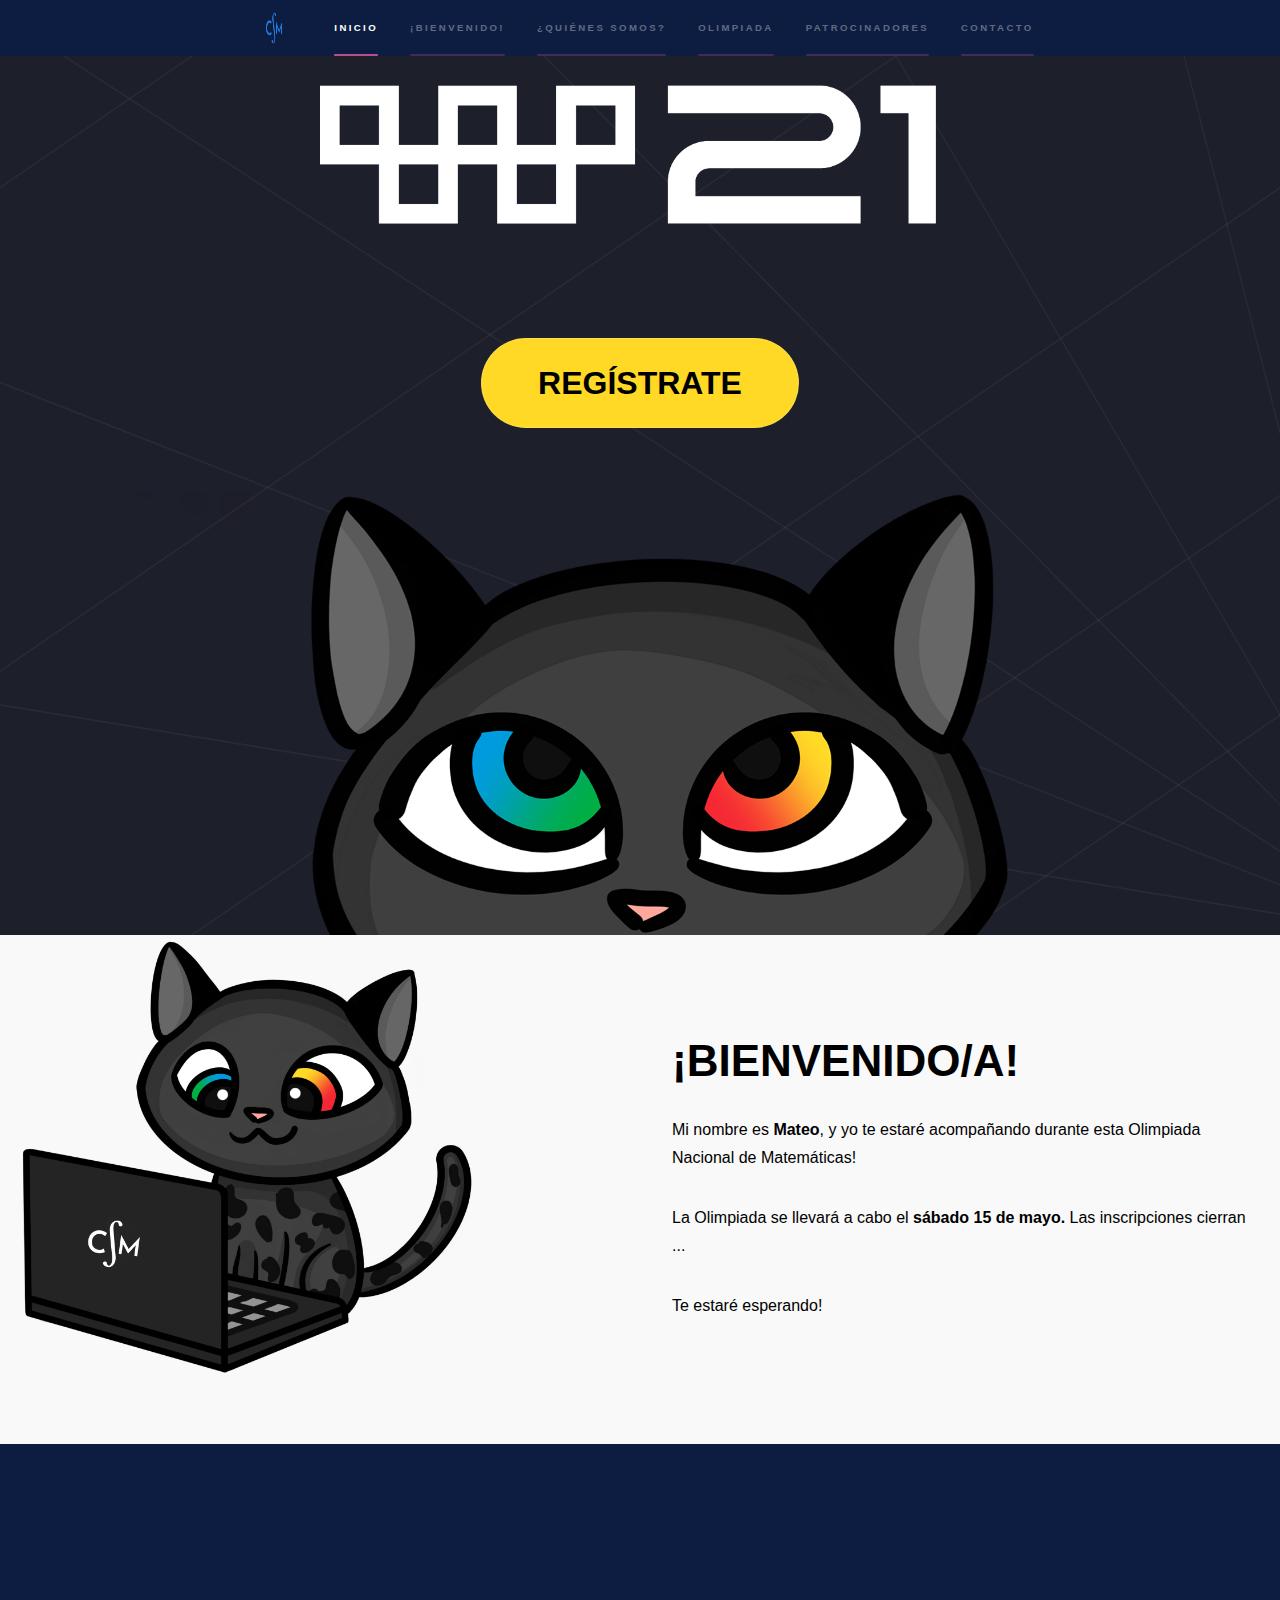
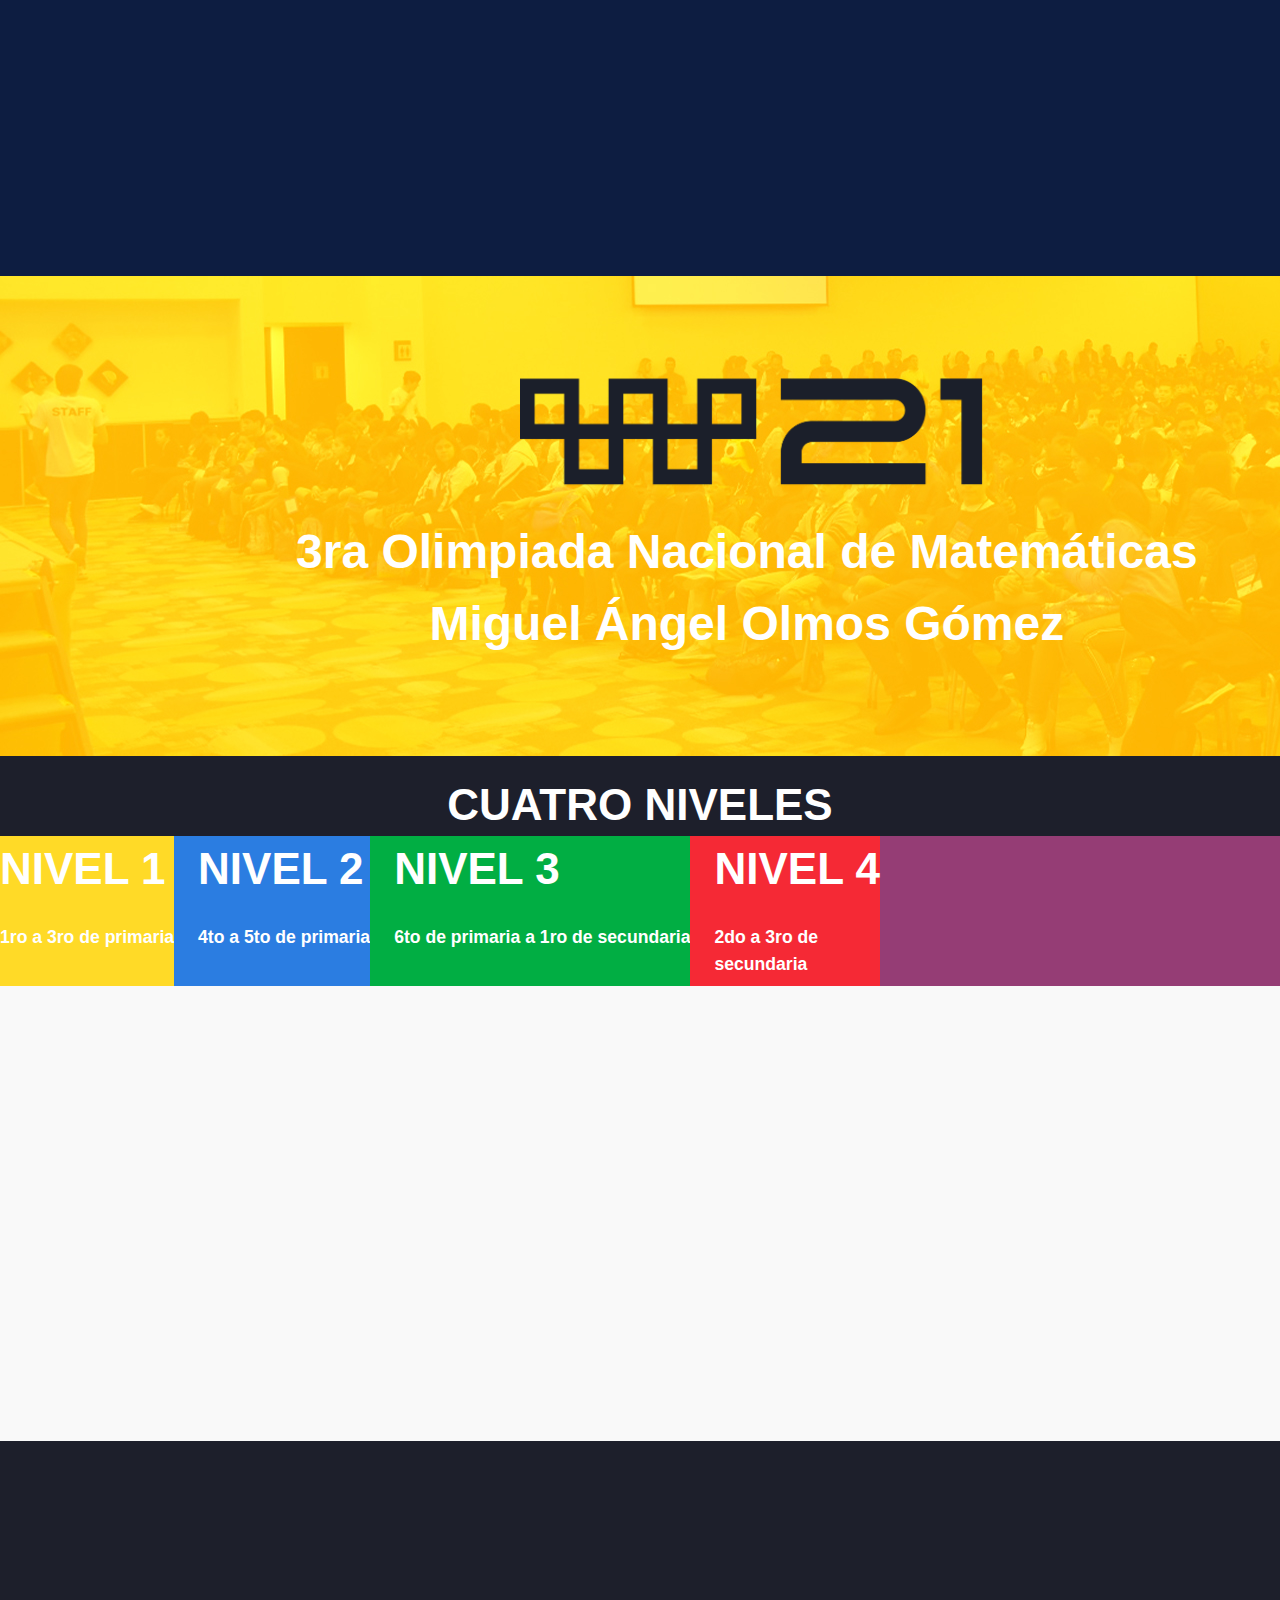
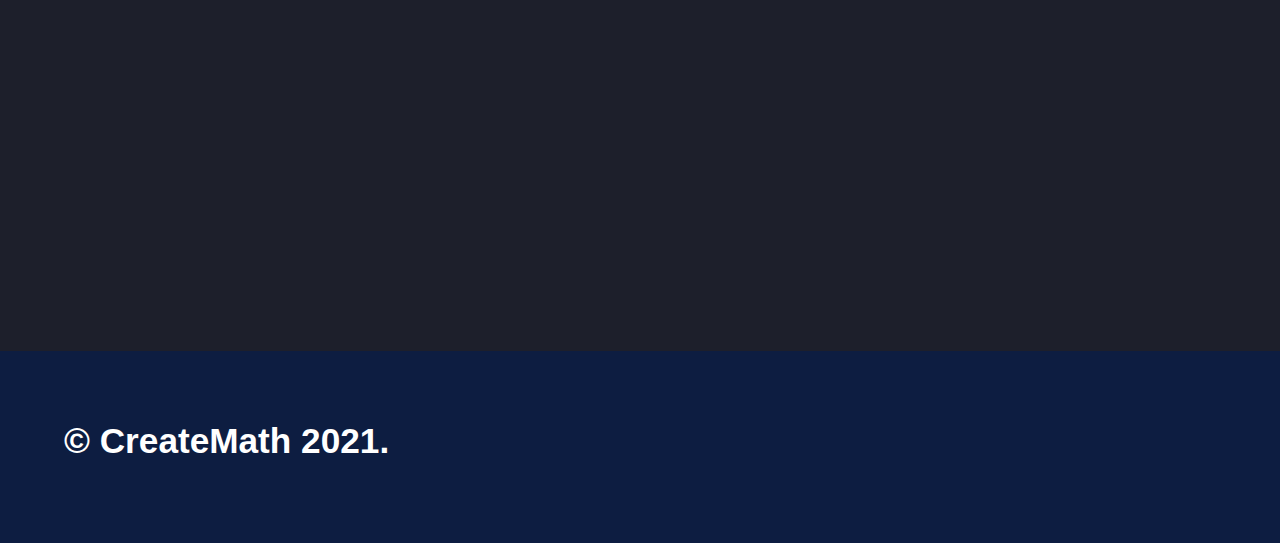
==== commit 03c77468: "responsive" ====
--- a/index.html
+++ b/index.html
@@ -19,7 +19,7 @@
 				<div class="inner">
 					<nav>
 						<ul>
-							<li><img id="logoCreatemath" alt="logoCreateMath" src="imgnew/iconomath.jpg" width="150px" height="150px"/></li>
+							<li><img id="logoCreatemath" alt="logoCreateMath" src="imgnew/iconomath.jpg"/></li>
 							<li><a href="#intro">Inicio</a></li>
 							<li><a href="#one">¡Bienvenido!</a></li>
 							<li><a href="#two">¿Quiénes somos?</a></li>
@@ -37,12 +37,12 @@
 				<!-- Intro -->
 					<section id="intro" class="wrapper style1 fullscreen fade-up">
 						<center>
-						<img id="olimpicsLogoWhite" src="imgnew/olimpiadalogo.png" alt="LogoOlimpiada" height="150px" width="500px"/>
+						<img id="olimpicsLogoWhite" src="imgnew/olimpiadalogo.png" alt="LogoOlimpiada"/>
 					</center>
 						<div class="inner">
 							<ul class="actions">
 								
-								<li><a href="https://ticketopolis.com/olimpiadanacional21/" class="button scrolly">Regístrate</a></li>
+								<li><a href="#one" class="button scrolly">Regístrate</a></li>
 							
 							</ul>
 							
@@ -165,7 +165,7 @@
 										<li>
 											<h3>Redes sociales</h3>
 											<ul class="icons">
-												<li><a href="https://www.facebook.com/CreateMath" class="icon brands fa-facebook-f"><span class="label">Facebook</span></a></li>
+												<li><a href="#" class="icon brands fa-facebook-f"><span class="label">Facebook</span></a></li>
 												<li><a href="https://www.instagram.com/create.math/" class="icon brands fa-instagram"><span class="label">Instagram</span></a></li>
 											</ul>
 										</li>
@@ -197,4 +197,4 @@
 			<script src="assets/js/main.js"></script>
 
 	</body>
-</html>
+</html>--- a/assets/css/main.css
+++ b/assets/css/main.css
@@ -3967,4 +3967,17 @@
 			left: 32.5rem;
 		}
 
+		#logoCreatemath {
+			height:100%;
+			width:50%;
+		}
+
+		#olimpicsLogoWhite {
+			width:50%;
+		}
+
+		#MateoHead {
+			width:100%;
+		}
+
 		
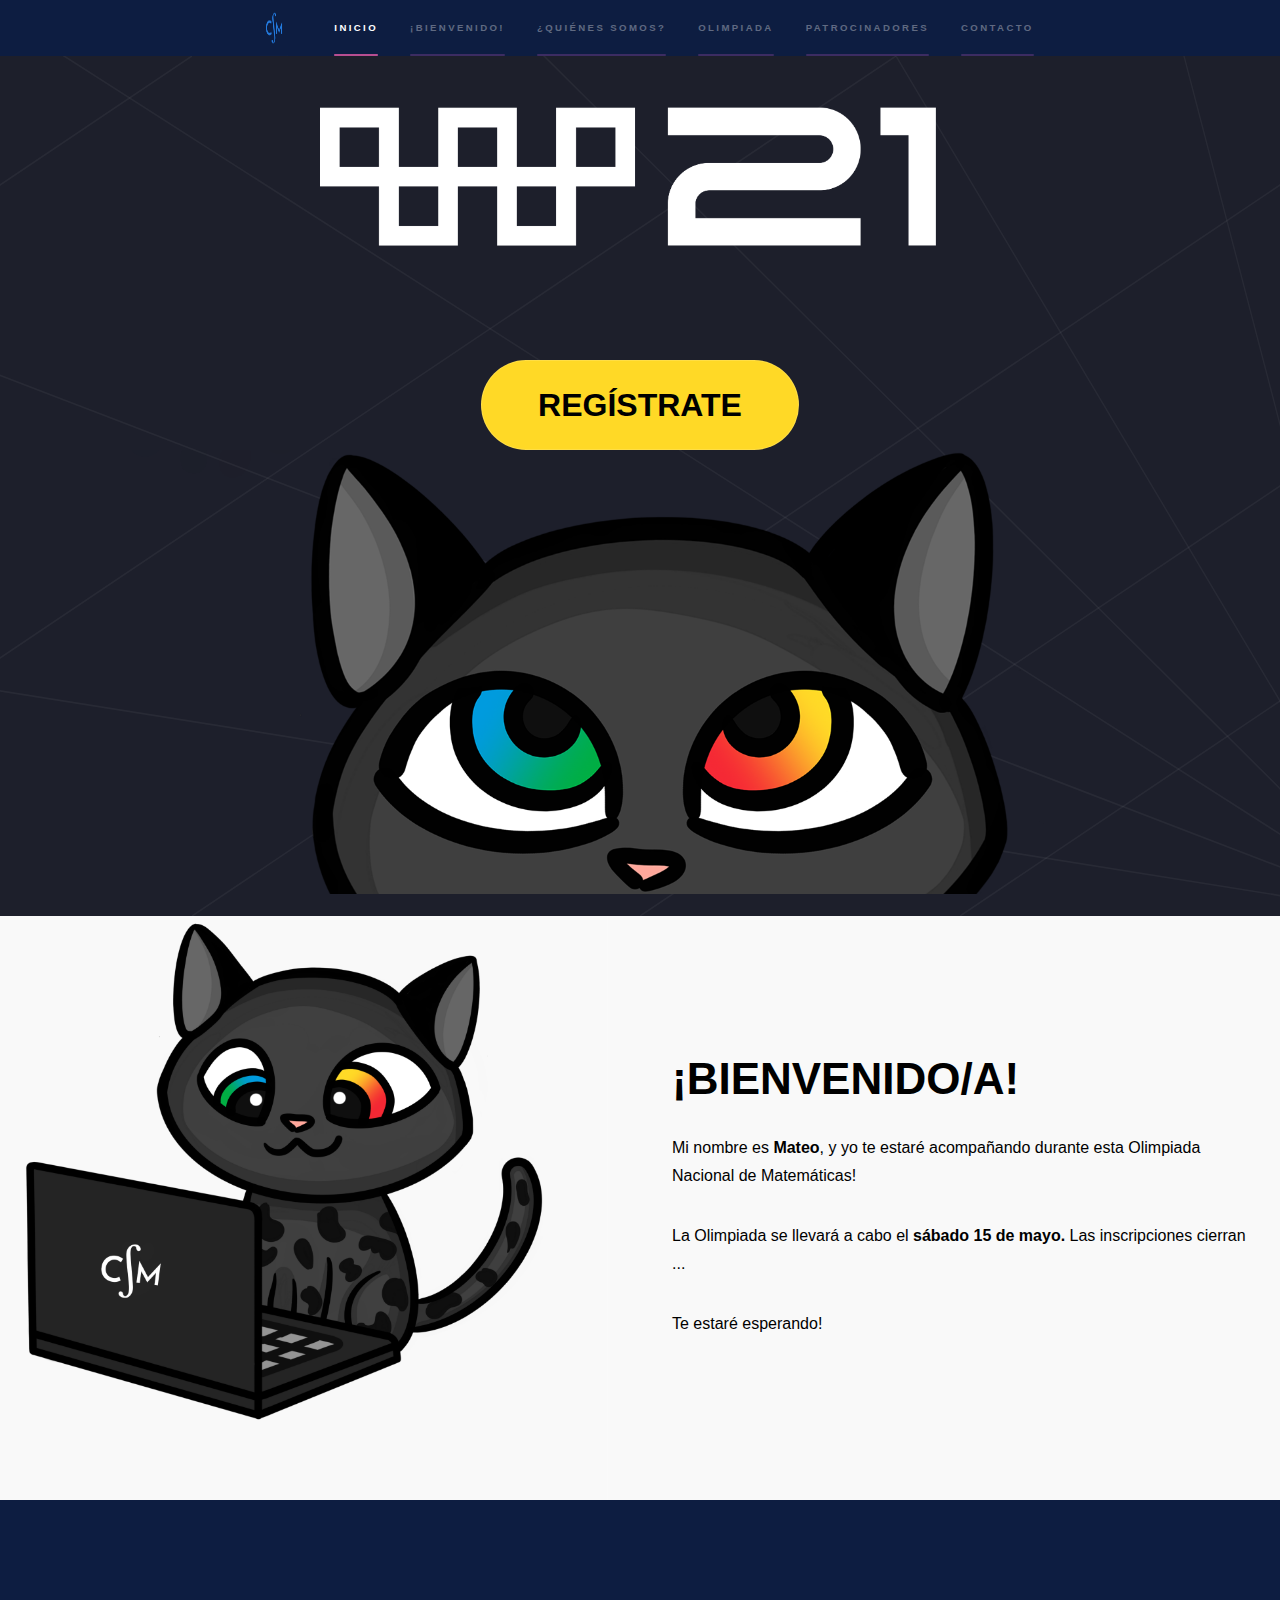
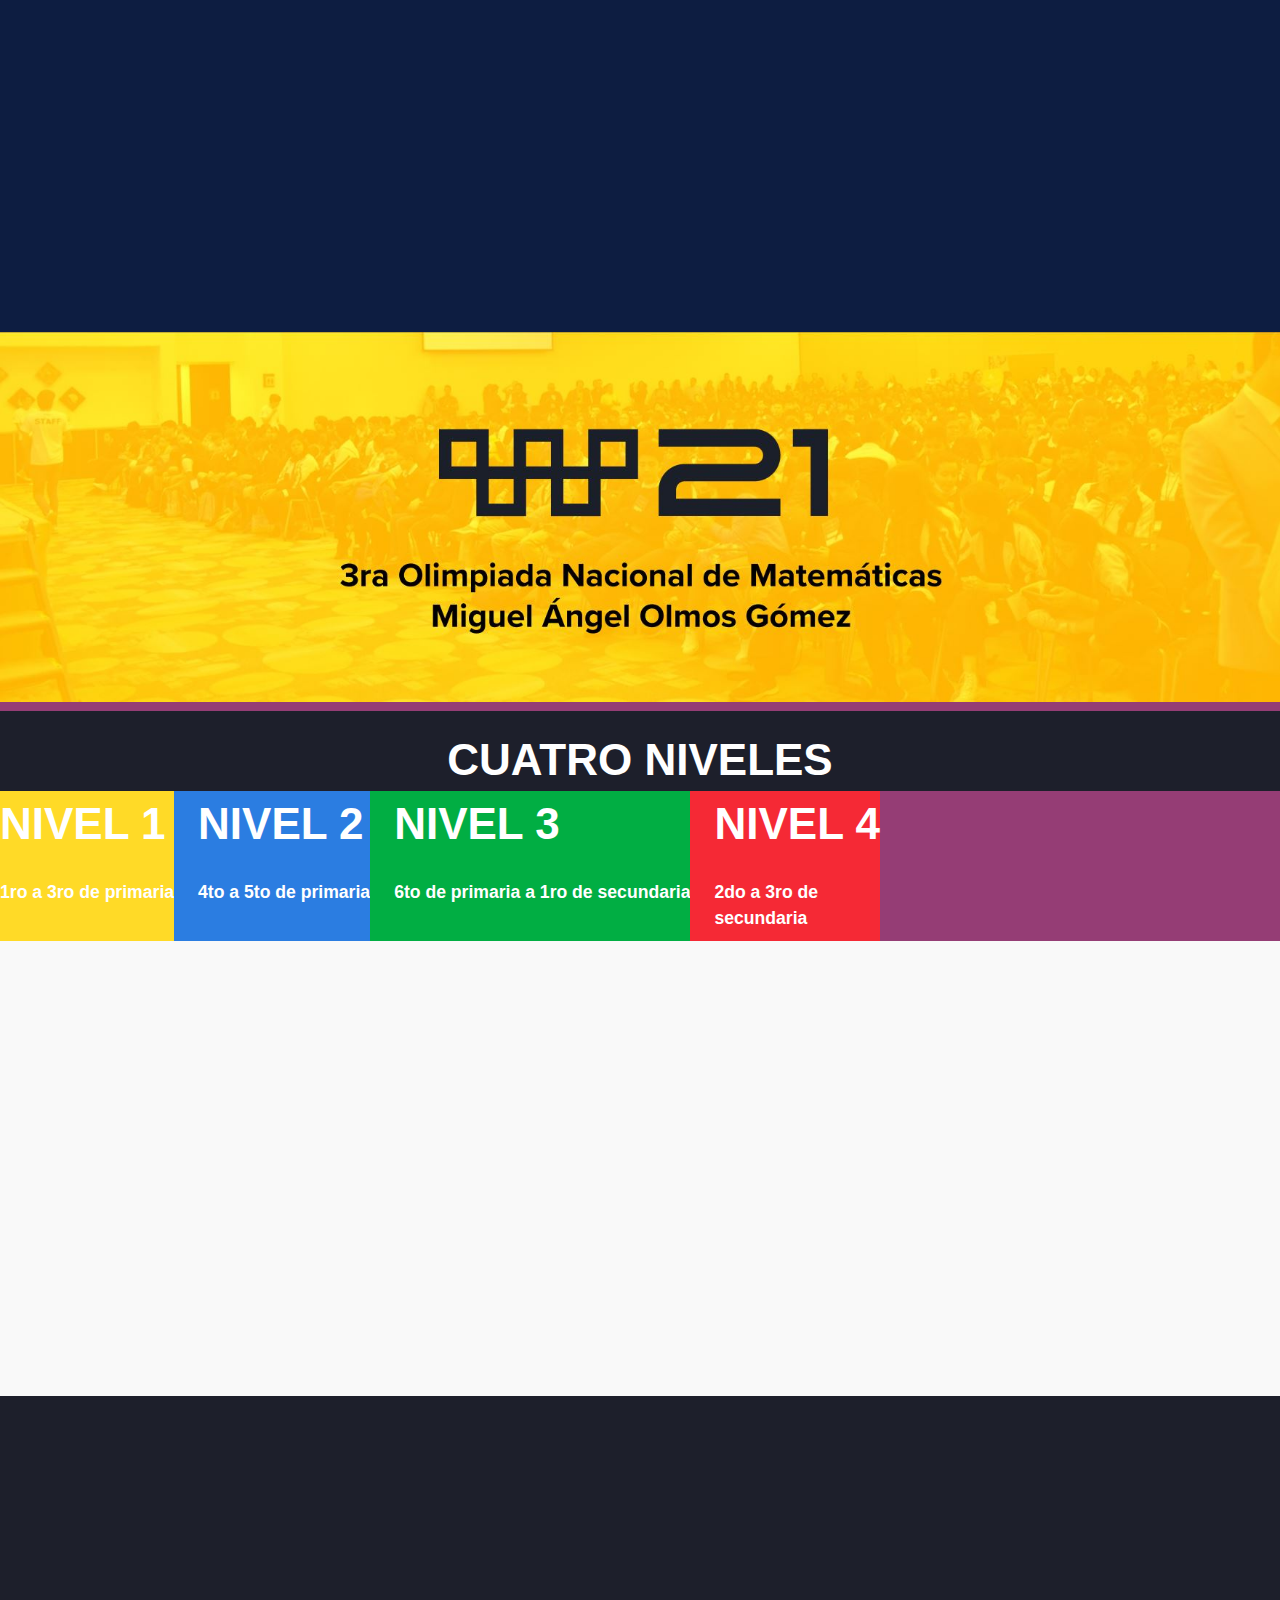
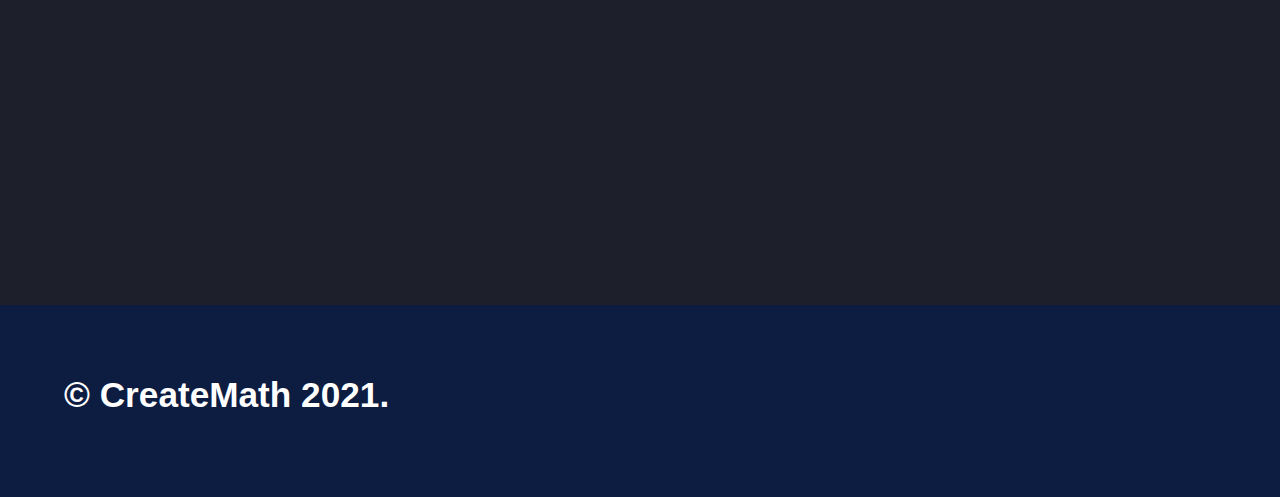
==== commit 2aab52a6: "Solving extended width" ====
--- a/index.html
+++ b/index.html
@@ -39,10 +39,10 @@
 						<center>
 						<img id="olimpicsLogoWhite" src="imgnew/olimpiadalogo.png" alt="LogoOlimpiada"/>
 					</center>
-						<div class="inner">
-							<ul class="actions">
+						<div class="inner" id="inner-alt">
+							<ul class="actions" id="inner-alt">
 								
-								<li><a href="#one" class="button scrolly">Regístrate</a></li>
+								<li><a href="https://ticketopolis.com/olimpiadanacional21/" class="button scrolly">Regístrate</a></li>
 							
 							</ul>
 							
@@ -56,7 +56,7 @@
 								
 								<div class="split inner whitebg">
 									<section>
-										<img src="imgnew/mateoCompu.png" alt="MateoCompu" width="500px"/>
+										<img src="imgnew/mateoCompu.png" id="MateoHead" alt="MateoCompu"/>
 									</section>
 									<section id="bienvenida">
 										<h1 class="whitebg">¡BIENVENIDO/A!</h1>
@@ -86,14 +86,7 @@
 
 				<!-- Three -->
 					<section id="three" class="wrapper style3-alt fade-up">
-						<div id="crowdImgSection">
-							<div id="backHeaderSection">
-								<img id="olimpicsLogoBlack" src="imgnew/LogoTransparenteNegro.png" alt="Olimpic's Logo">
-								<h1 class="text remarcableText" id="backHeader">3ra Olimpiada Nacional de Matemáticas 
-									<br>Miguel Ángel Olmos Gómez
-								</h1>
-							</div>
-						</div>  
+						<img src="imgnew/newOlimpiadaImage.JPG" width=100%/>
 						<div id="levelsHeaderContainer">
 							<h1 class="text remarcableText" id="levelsHeaderText">CUATRO NIVELES</h1>
 						</div>   
@@ -165,7 +158,7 @@
 										<li>
 											<h3>Redes sociales</h3>
 											<ul class="icons">
-												<li><a href="#" class="icon brands fa-facebook-f"><span class="label">Facebook</span></a></li>
+												<li><a href="https://www.facebook.com/CreateMath" class="icon brands fa-facebook-f"><span class="label">Facebook</span></a></li>
 												<li><a href="https://www.instagram.com/create.math/" class="icon brands fa-instagram"><span class="label">Instagram</span></a></li>
 											</ul>
 										</li>
@@ -197,4 +190,4 @@
 			<script src="assets/js/main.js"></script>
 
 	</body>
-</html>+</html>
--- a/assets/css/main.css
+++ b/assets/css/main.css
@@ -3980,4 +3980,10 @@
 			width:100%;
 		}
 
+
+		#inner-alt {
+			margin-bottom: 0px;
+			padding-bottom: 0px;
+		}
+
 		
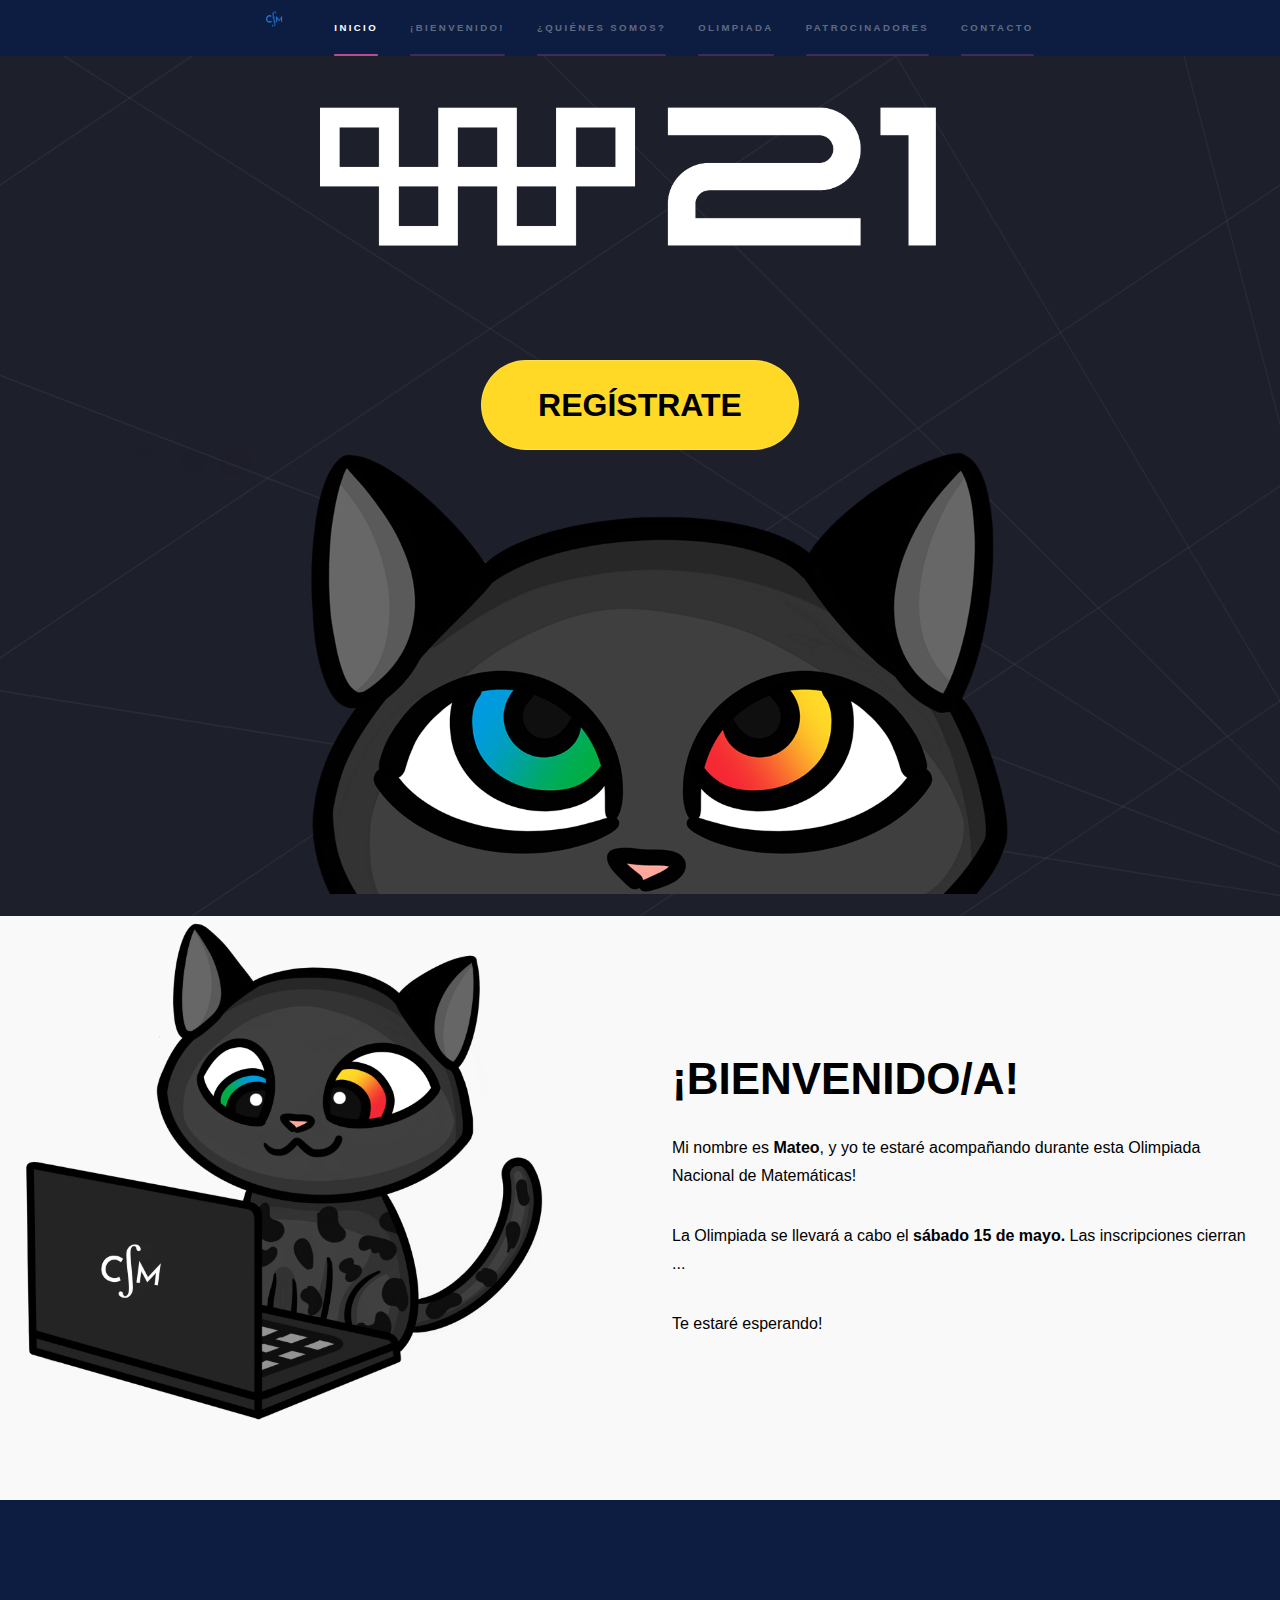
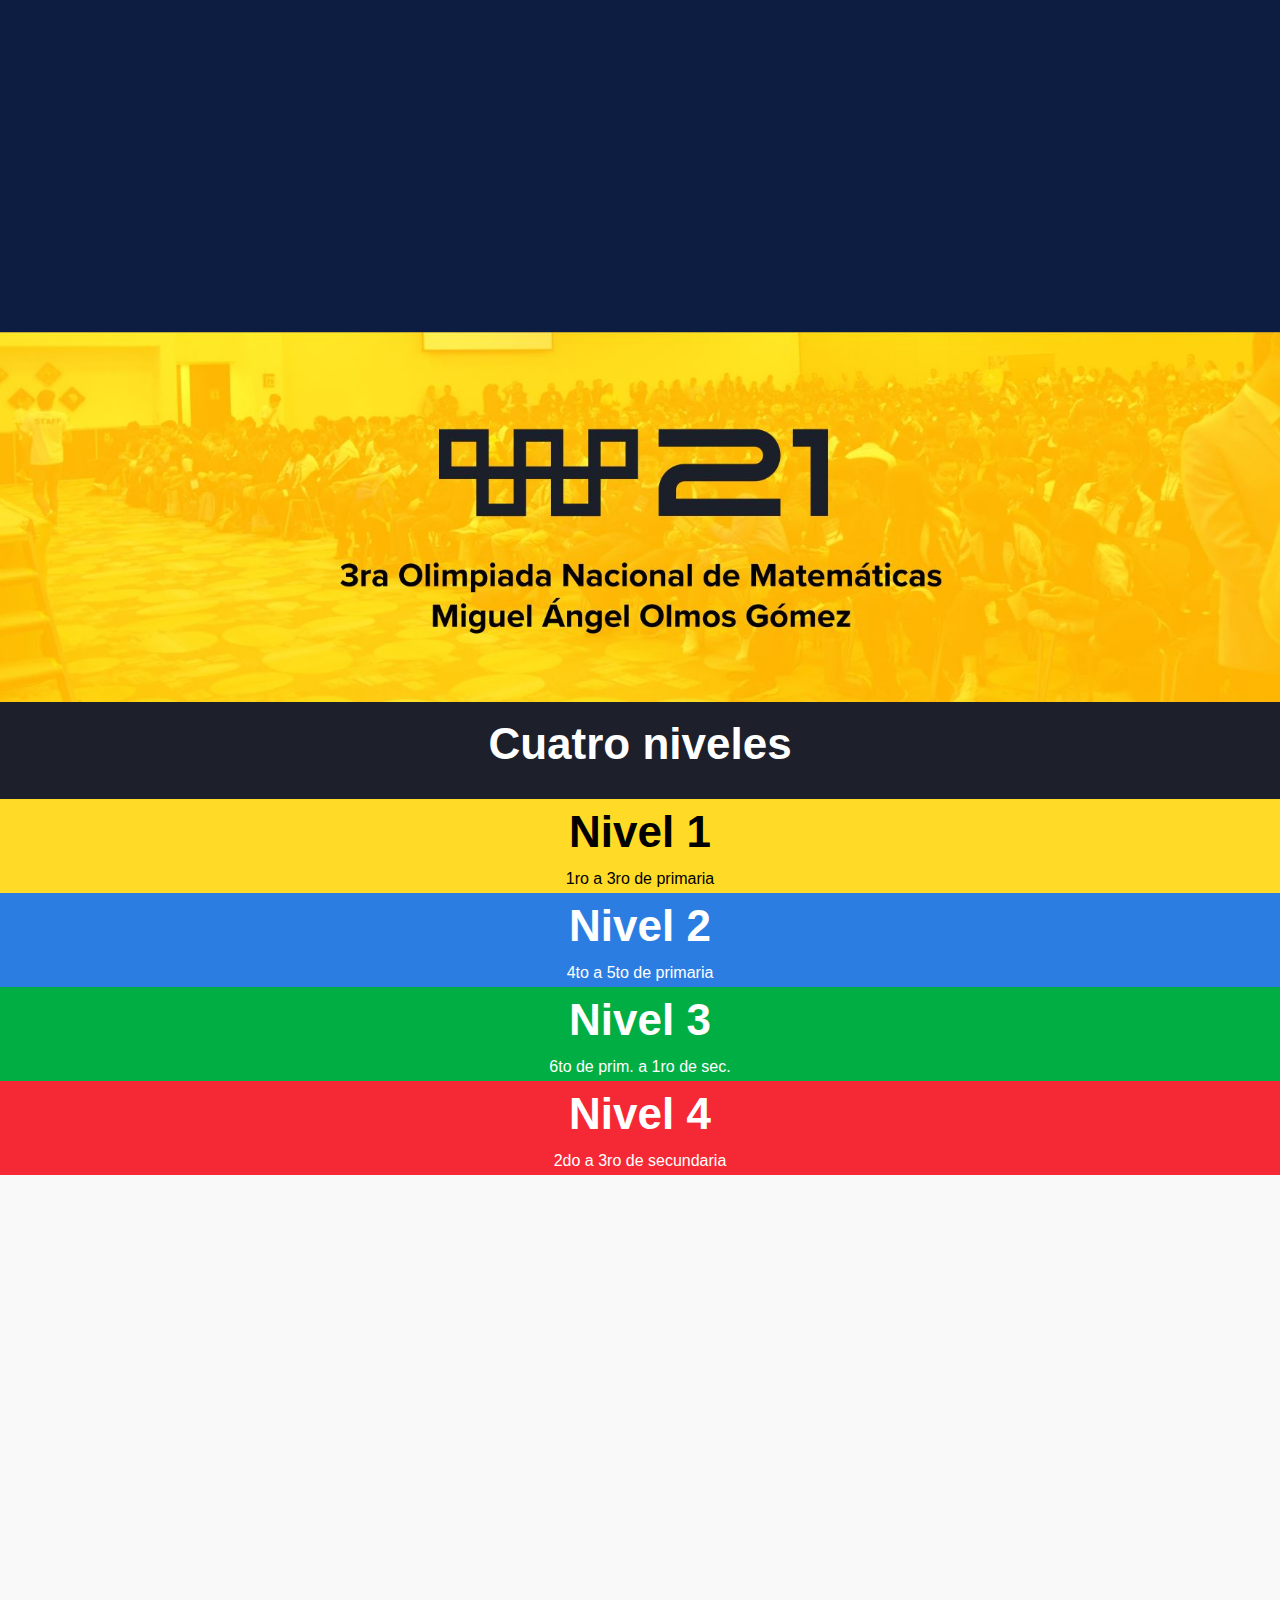
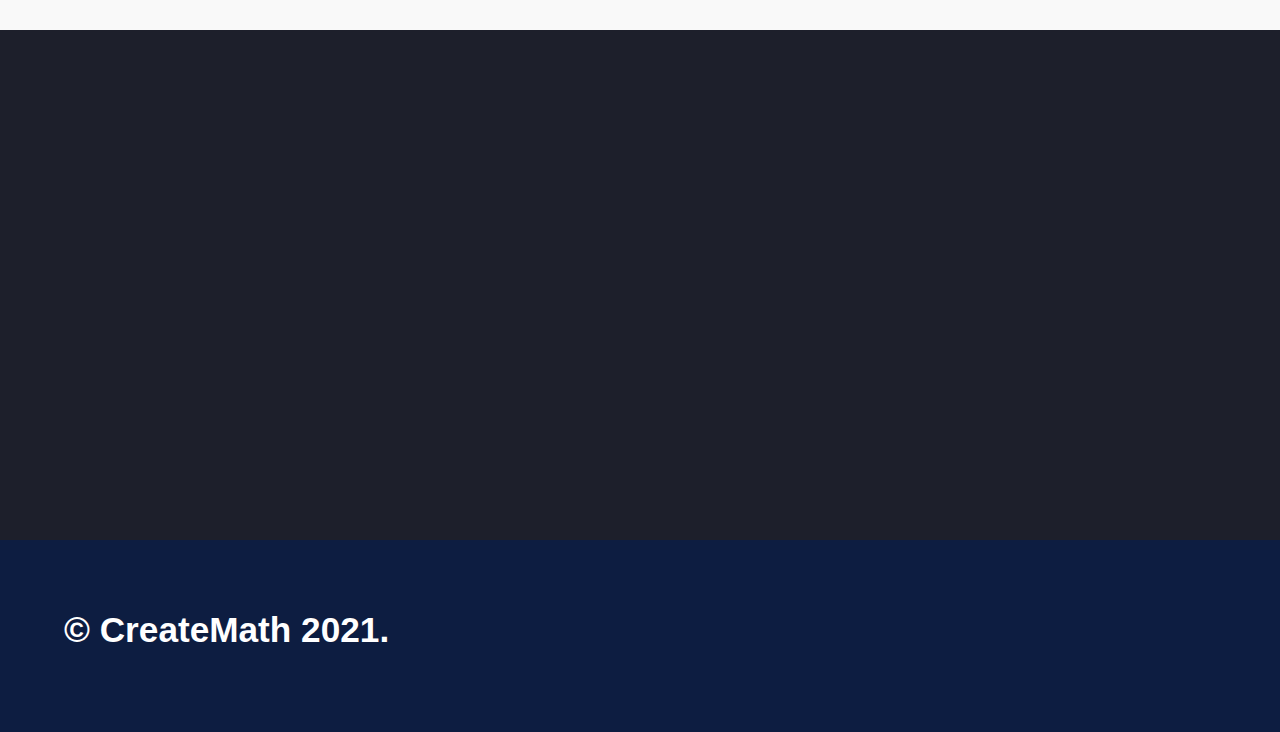
==== commit 3d6bcb5d: "Fixed flexbox issues" ====
--- a/index.html
+++ b/index.html
@@ -85,39 +85,16 @@
 					</section>
 
 				<!-- Three -->
-					<section id="three" class="wrapper style3-alt fade-up">
-						<img src="imgnew/newOlimpiadaImage.JPG" width=100%/>
-						<div id="levelsHeaderContainer">
-							<h1 class="text remarcableText" id="levelsHeaderText">CUATRO NIVELES</h1>
-						</div>   
-						<div id="levelsContainer">
-							<div class="row">
-								<div class="col" id="firstLevel">
-									<div class="LevelText levelBox">      
-									<h1 class="text remarcableText" >NIVEL 1</h1>
-									<h3 class="text remarcableText" >1ro a 3ro de primaria</h3>
-									</div>
-								</div>
-								<div class="col" id="secondLevel">
-									<div class="LevelText levelBox">      
-									<h1 class="text remarcableText" >NIVEL 2</h1>
-									<h3 class="text remarcableText" >4to a 5to de primaria</h3>
-									</div>
-								</div>
-								<div class="col" id="thirdLevel">
-									<div class="LevelText levelBox">      
-									<h1 class="text remarcableText">NIVEL 3</h1>
-									<h3 class="text remarcableText">6to de primaria a 1ro de secundaria</h3>
-									</div>
-								</div>
-								<div class="col" id="fourthLevel">
-									<div class="LevelText levelBox">      
-									<h1 class="text remarcableText" >NIVEL 4</h1>
-									<h3 class="text remarcableText" >2do a 3ro de <br> secundaria</h3>
-									</div>
-								</div>
-							</div>
+					<section id="three" class="wrapper style1 fade-up">
+						<img src="imgnew/newOlimpiadaImage.JPG" width=100% height="100%"/>
+						<h1 class="espacio">Cuatro niveles</h1>
+						<div id ="box">
+							<div id="firstLevel"  class="boxes whitebg"><h1 class ="whitebg" id="text-h1">Nivel 1</h1>1ro a 3ro de primaria</div>
+							<div id="secondLevel" class="boxes"><h1 id="text-h1">Nivel 2</h1>  4to a 5to de primaria</div>
+							<div id="thirdLevel" class="boxes" ><h1 id="text-h1">Nivel 3</h1>  6to de prim. a 1ro de sec.</div>
+							<div id="fourthLevel" class="boxes" ><h1 id="text-h1">Nivel 4</h1> 2do a 3ro de secundaria</div>
 						</div>
+						
 					</section>
 
 				<!-- Four -->
--- a/assets/css/main.css
+++ b/assets/css/main.css
@@ -3920,64 +3920,60 @@
 		#bienvenida {
 			margin: auto;
 		}
-
-		#crowdImgSection {
-			background: url('/imgnew/crowdBack.jpg');
-			height: 30rem;
-		}
-		#backHeader {
-			text-align: center;
-			font-size: 3rem;
-			position: absolute;
-			top: 10rem;
-			left: 18.5rem;
-		}
-		#backHeaderSection {
-			position: relative;
-			top: 5rem;
-			}
-
-		#levelsHeaderContainer {
-			background-color: #1d1f2b;
-			height: 5rem;
-		}
+		#box {
+			width:100%;
+		}
+		.boxes {
+			display: flex;
+			flex-direction: column;
+			justify-content: center;
+			align-items:center;
+			text-align:center;
+		}
+
+		.espacio {
+			text-align:center;
+		}
+
+		#text-h1{
+			margin-bottom: 0px;
+		}
+
+
 		#firstLevel {
 			background-color: #ffda27;
+			color:black;
+			
 		}
 		#secondLevel {
 			background-color: #2b7de1;
+			color: white;
+
 		}
 		#thirdLevel {
 			background-color: #01ae43;
+			color: white;
 		}
 		#fourthLevel {
 			background-color: #f52935;
-		}
-		#levelsHeaderText {
-			text-align: center;
 			color: white;
-			position: relative;
-			top: 1rem;
-		}
-
-		#olimpicsLogoBlack {
-			width: 30rem;
-			height: 10rem;
-			position: absolute;
-			left: 32.5rem;
-		}
+		}
+
 
 		#logoCreatemath {
-			height:100%;
-			width:50%;
+			max-height:100%;
+			max-width:50%;
+			overflow-x: none;
 		}
 
 		#olimpicsLogoWhite {
-			width:50%;
+			max-width:50%;
+			overflow-x: none;
 		}
 
 		#MateoHead {
-			width:100%;
+			max-width:100%;
+			overflow-x: none;
 		}
 
 
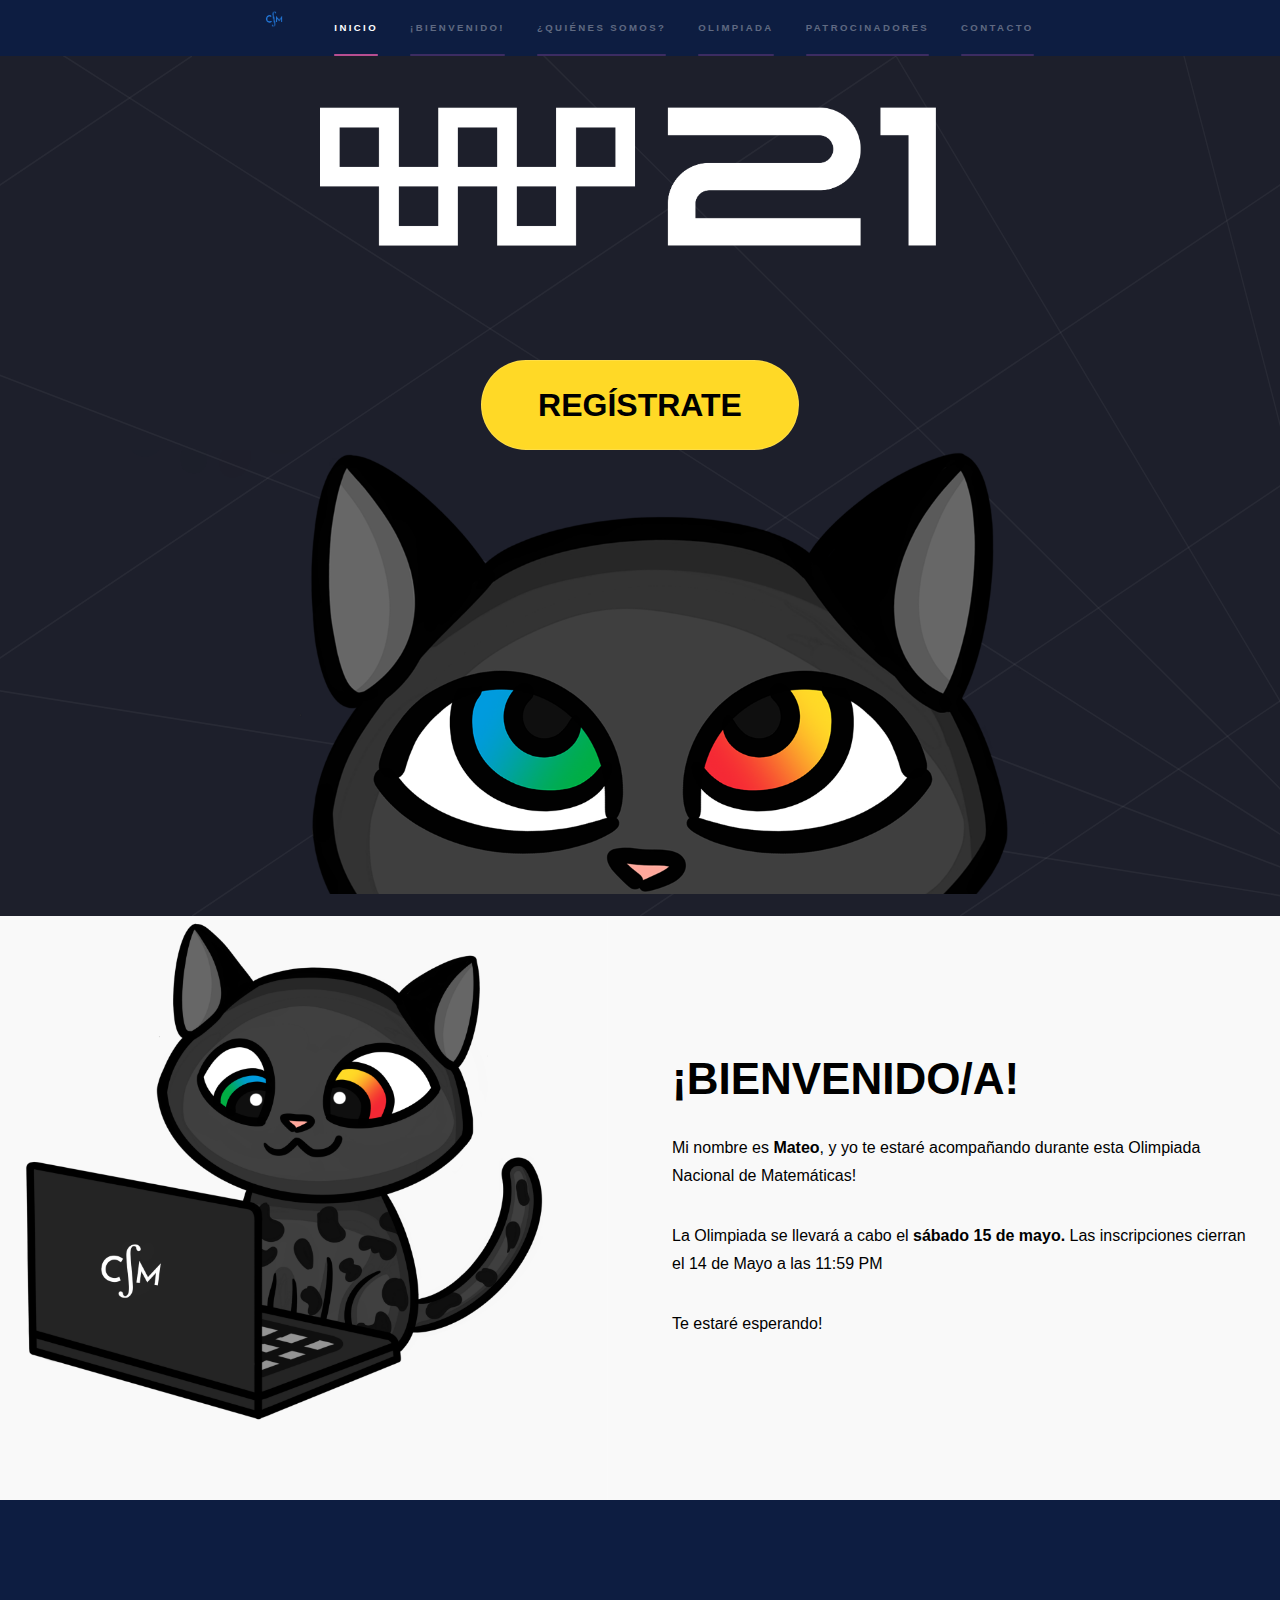
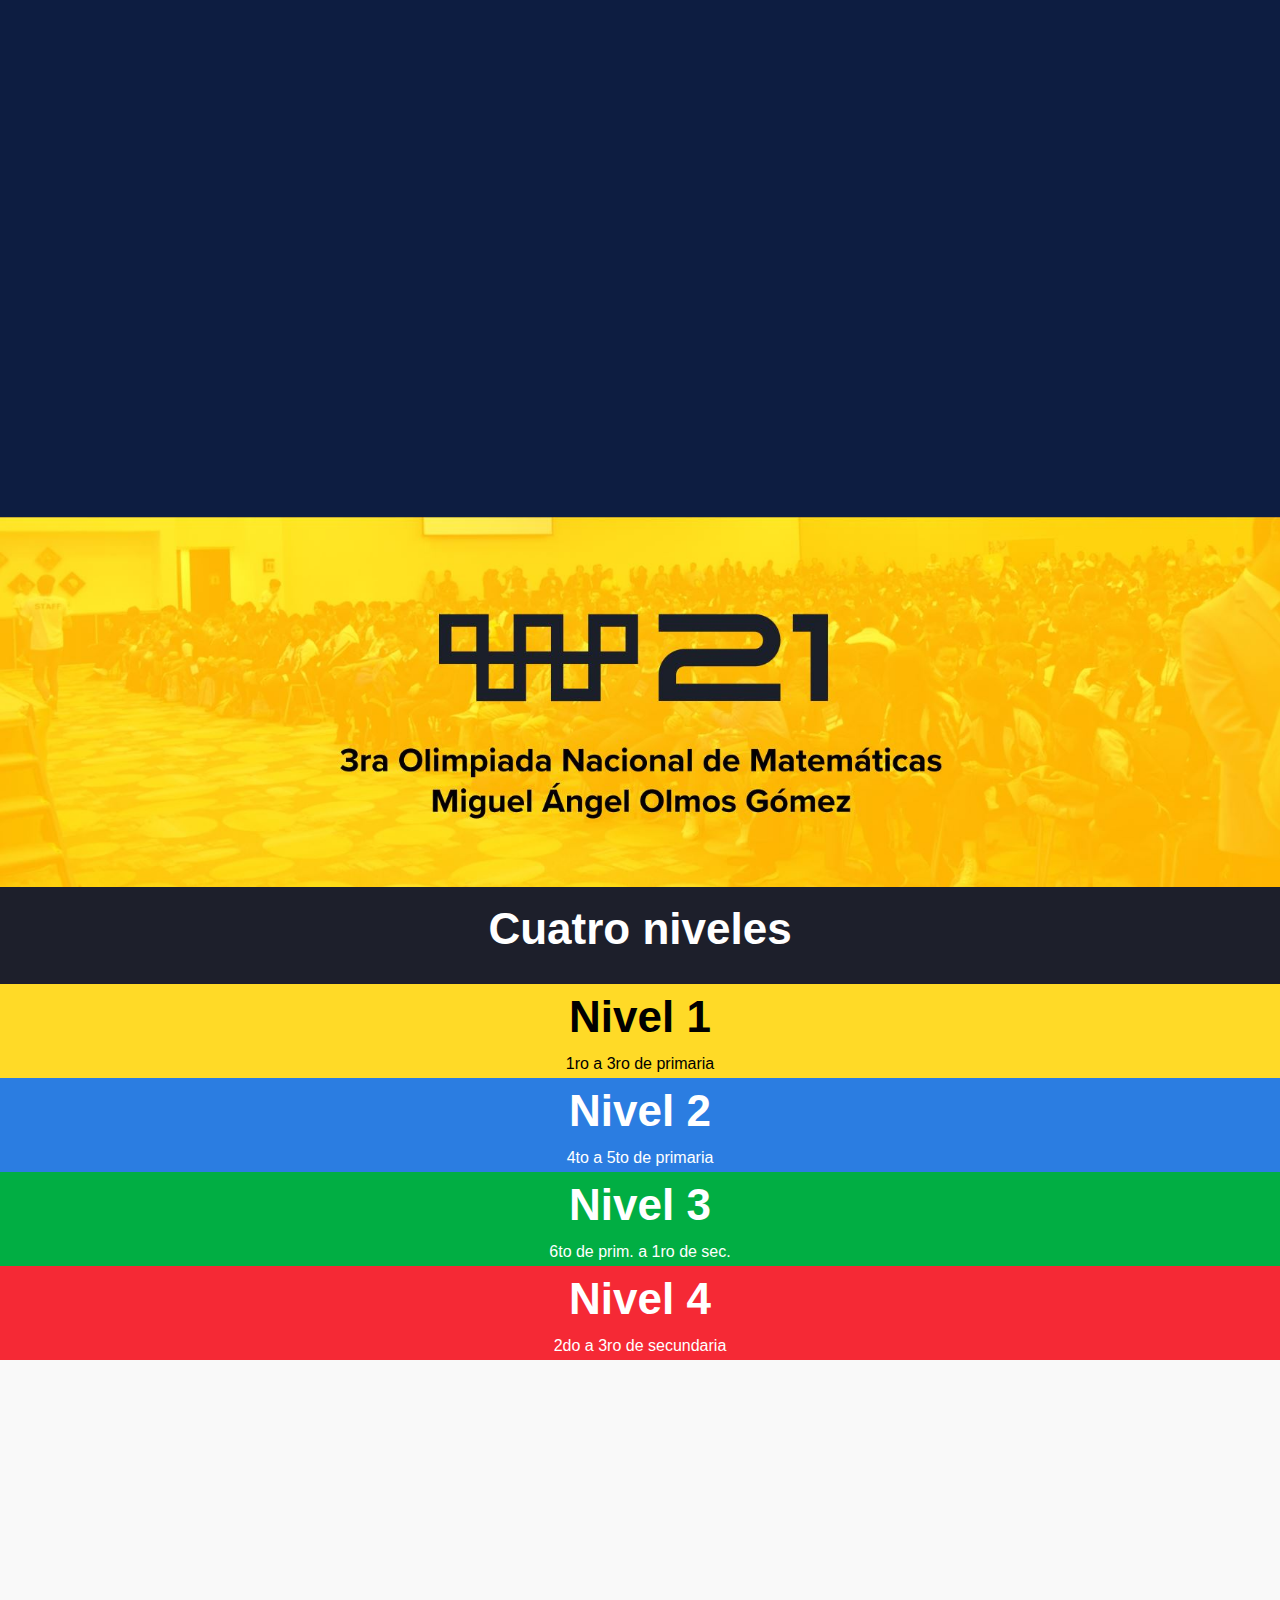
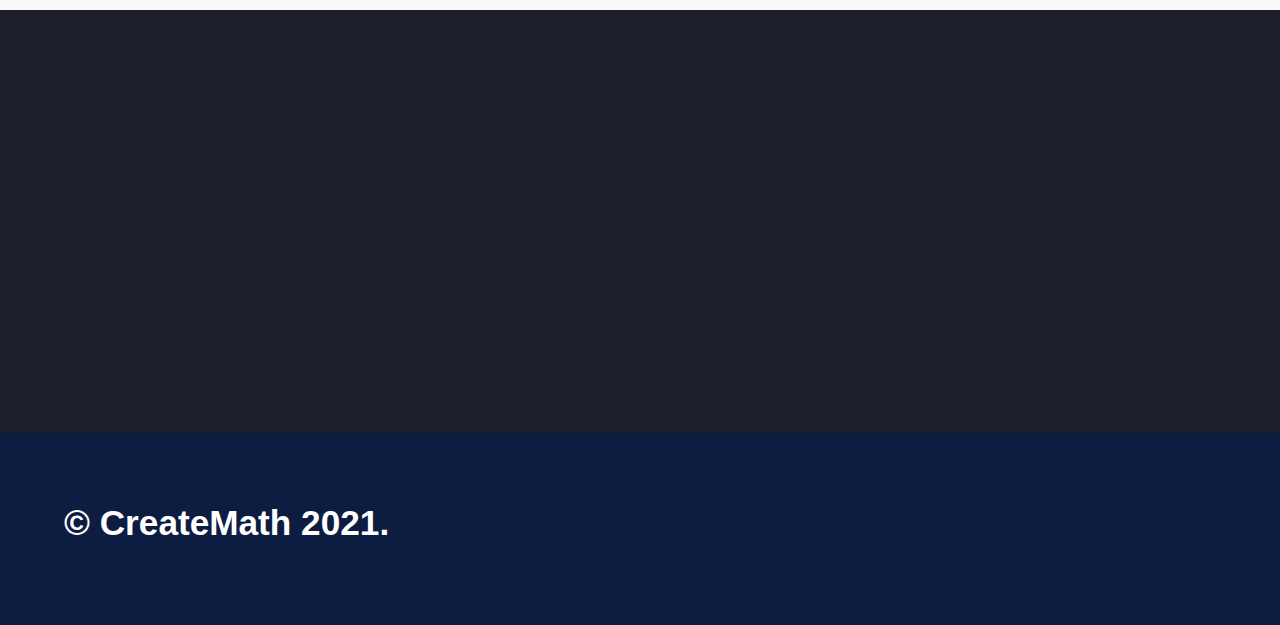
==== commit 8c9ad5f1: "small fixes" ====
--- a/index.html
+++ b/index.html
@@ -61,7 +61,7 @@
 									<section id="bienvenida">
 										<h1 class="whitebg">¡BIENVENIDO/A!</h1>
 										<p>Mi nombre es <b class ="whitebg">Mateo</b>, y yo te estaré acompañando durante esta Olimpiada Nacional de Matemáticas!</p>
-										<p>La Olimpiada se llevará a cabo el <b class ="whitebg">sábado 15 de mayo.</b> Las inscripciones cierran ...</p>
+										<p>La Olimpiada se llevará a cabo el <b class ="whitebg">sábado 15 de mayo.</b> Las inscripciones cierran el 14 de Mayo a las 11:59 PM</p>
 										<p>Te estaré esperando!</p>
 									</section>
 								</div>
@@ -77,7 +77,7 @@
 							</section>
 							<section>
 								<center>
-								<img src="imgnew/iconomath.jpg" alt="logoCreateMath" width="300px" />
+								<img src="imgnew/iconomath.jpg" alt="logoCreateMath" width=100% />
 								</center>
 							</section>
 						</div>
@@ -101,13 +101,14 @@
 					<section id="four" class="wrapper style2 fade-up">
 						<div class="inner whitebg">
 							<center>
-								<h1 class="whitebg">REGÍSTRATE ANTES DEL ... </h1>
-								<br>
-								<h2 class="whitebg">Presentado por:</h2>
+								<h1 class="whitebg">REGÍSTRATE ANTES DEL 14 DE MAYO A LAS 11:59 PM</h1>
 							
-								<img src="imgnew/logoopcion1.png">
+								<!--  IMAGENES PATROCINADORES
+									<br>
+									<h2 class="whitebg">Presentado por:</h2>
+									<img src="imgnew/logoopcion1.png">
 								<img src="imgnew/logoopcion2.png">
-								<img src="imgnew/logoopcion3.png">
+								<img src="imgnew/logoopcion3.png"> -->
 							</center>
 						</div>
 					</section>
@@ -122,15 +123,11 @@
 									<ul class="contact">
 										<li>
 											<h3>E-Mail</h3>
-											createmath@gmail.com
+											createmathmx@gmail.com
 										</li>
 										<li>
 											<h3>WhatsApp</h3>
-											<span>(+52) 000-0000</span>
-										</li>
-										<li>
-											<h3>Telegram</h3>
-											<span>(+52) 000-0000</span>
+											<span>(+52) 33-3570-5313</span>
 										</li>
 										<li>
 											<h3>Redes sociales</h3>
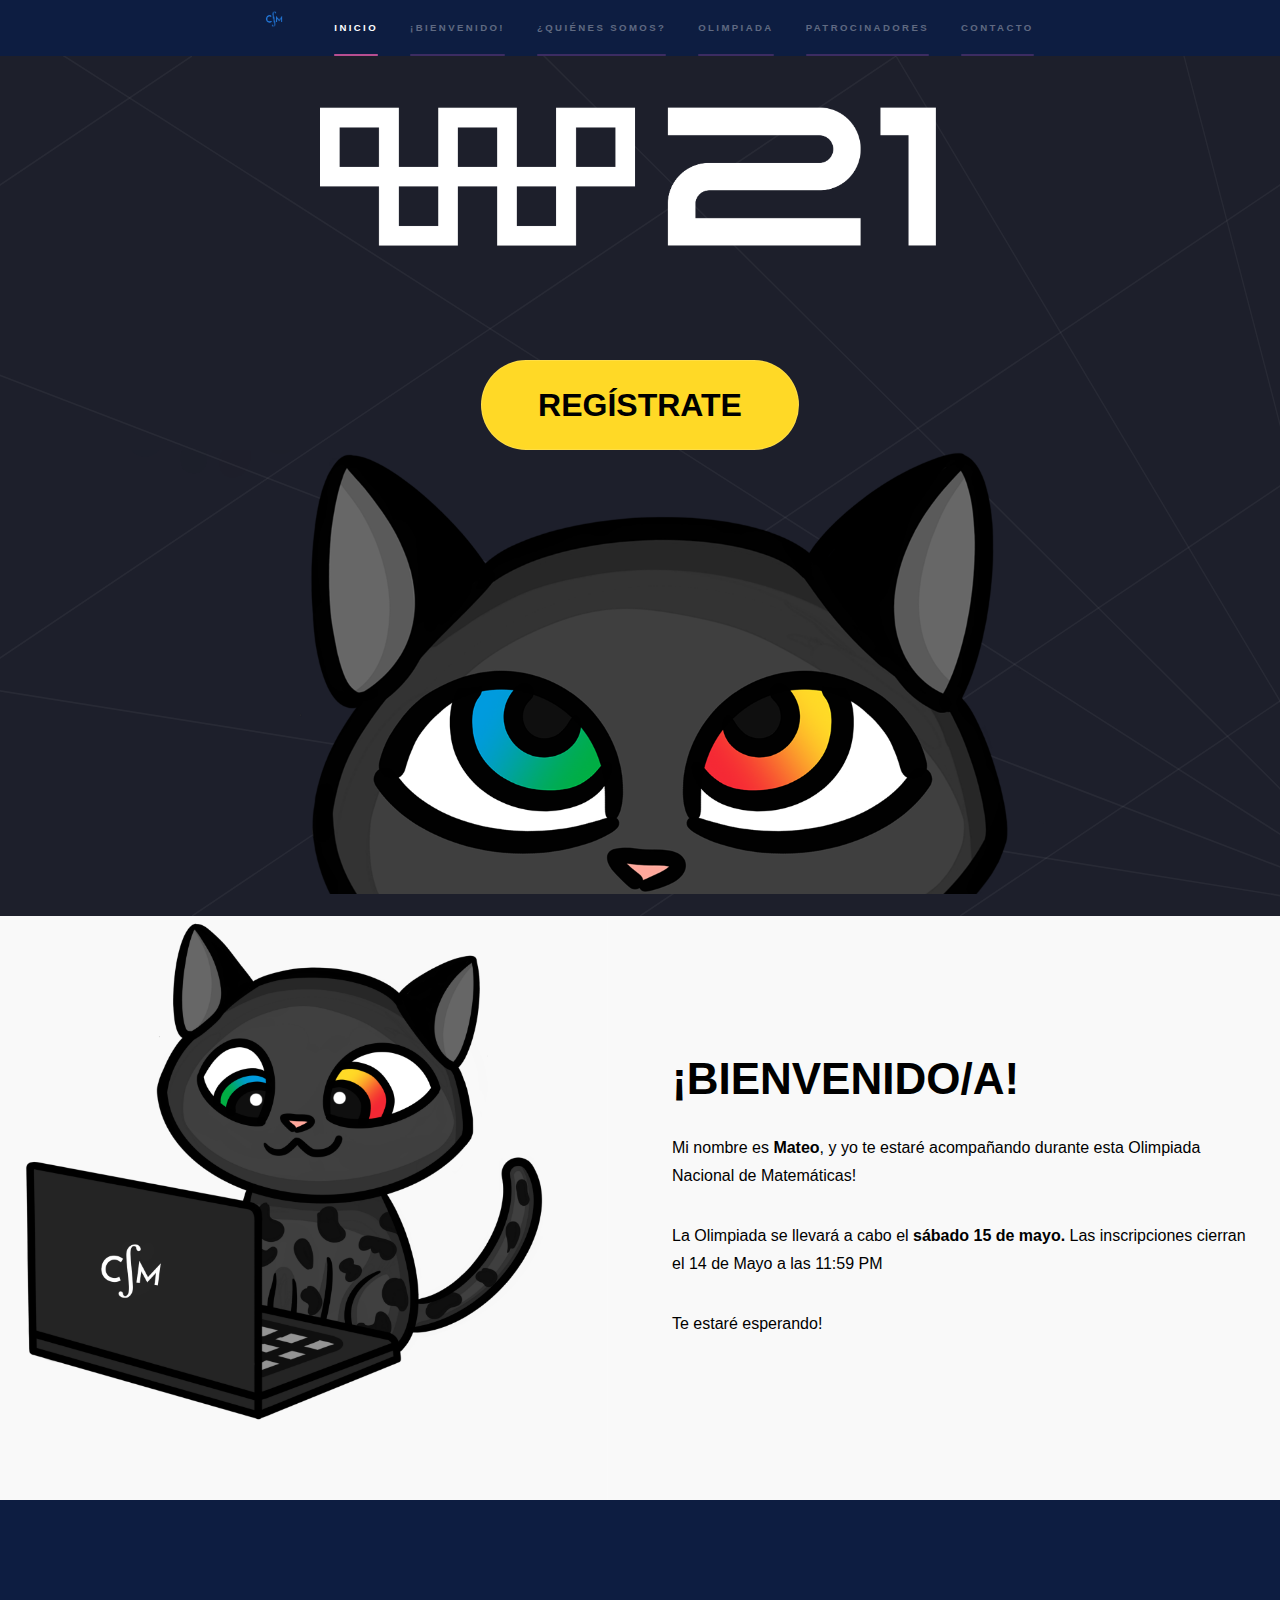
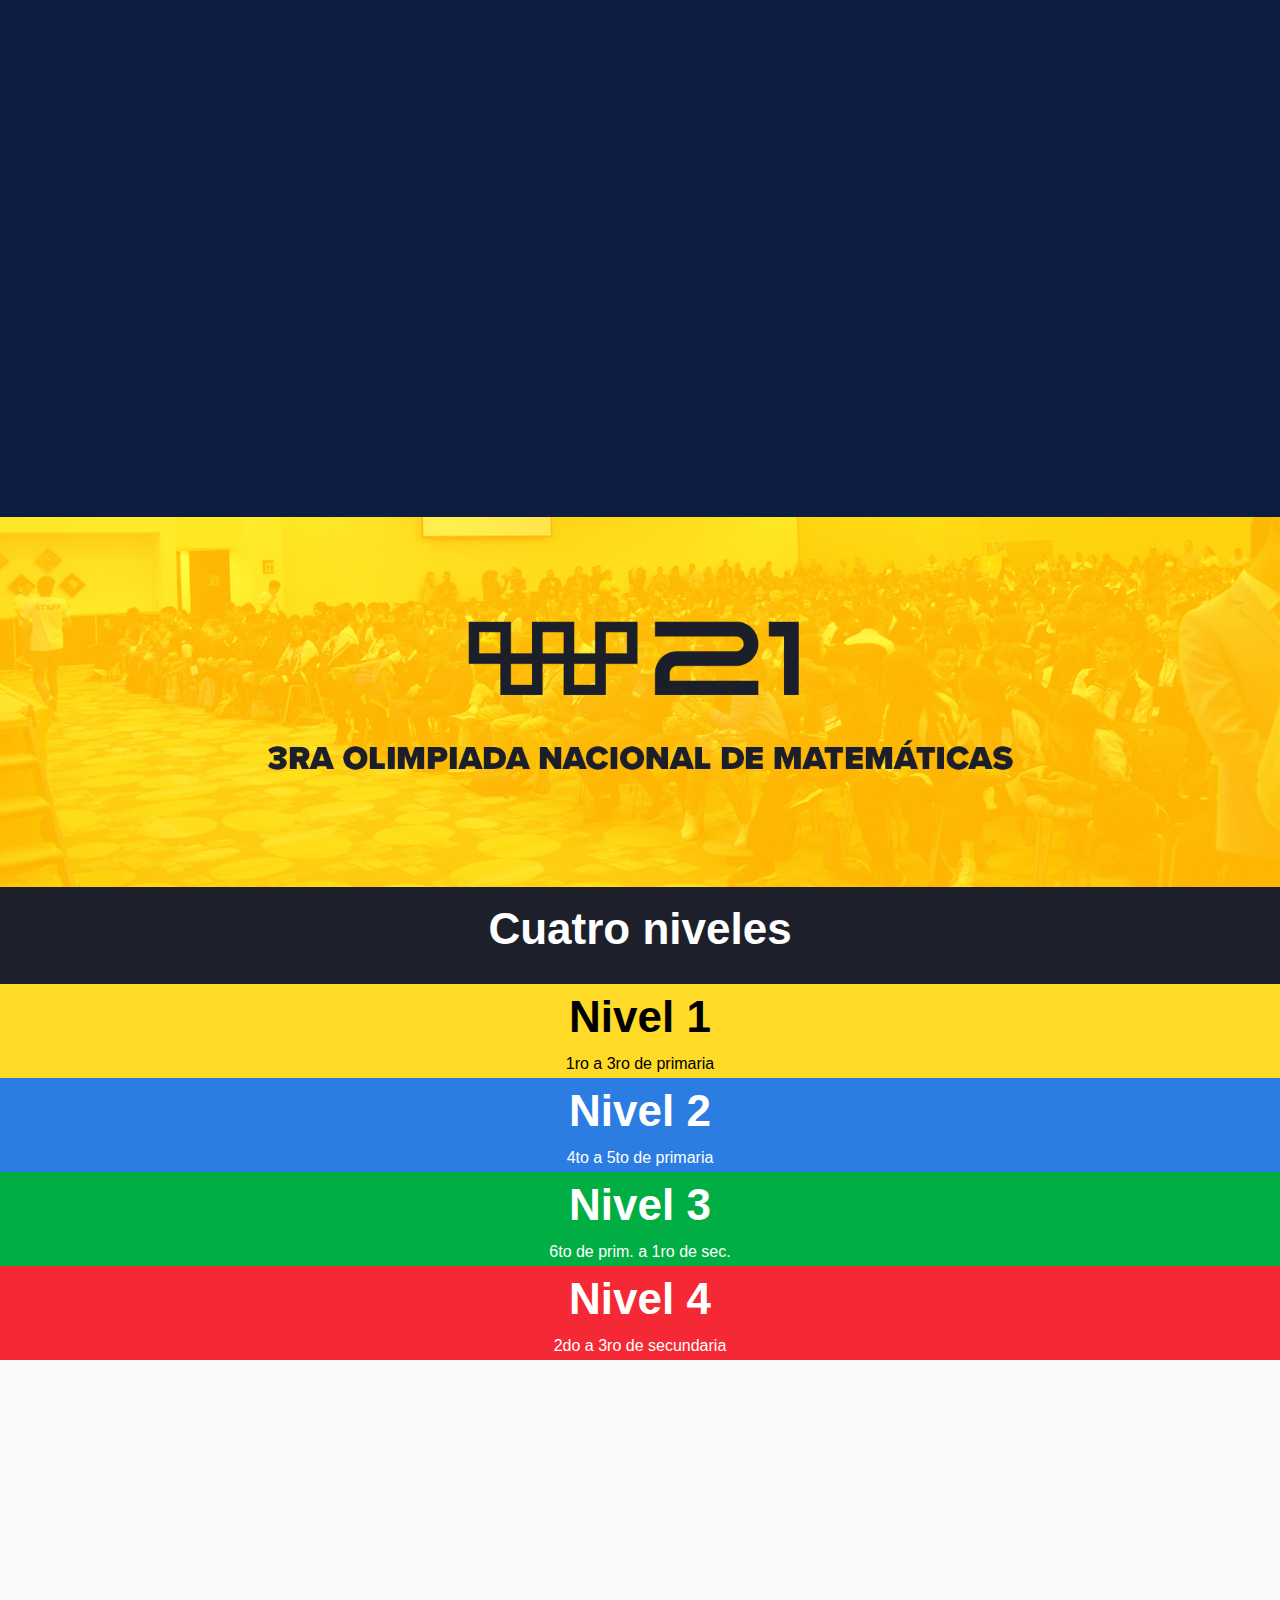
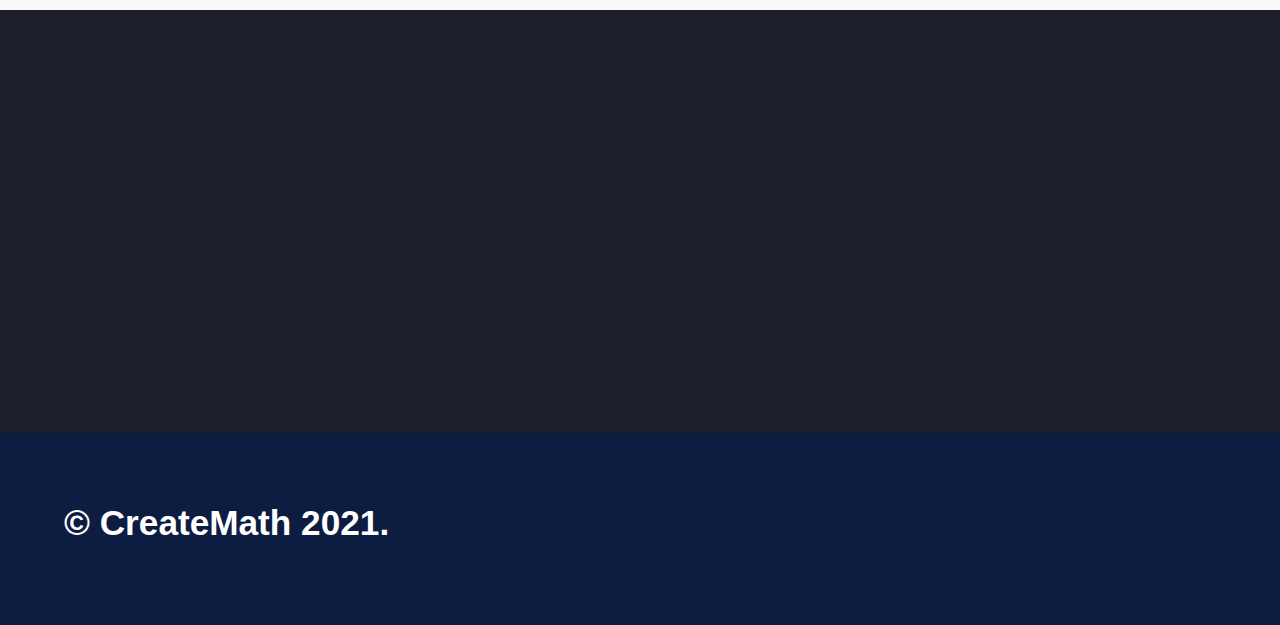
==== commit 2a5f6044: "change olimpiada banner" ====
--- a/index.html
+++ b/index.html
@@ -113,7 +113,7 @@
 						</div>
 					</section>
 
-				
+				<!-- Five -->
 					<section id="five" class="wrapper style1 fade-up">
 						<div class="inner">
 							<center>
